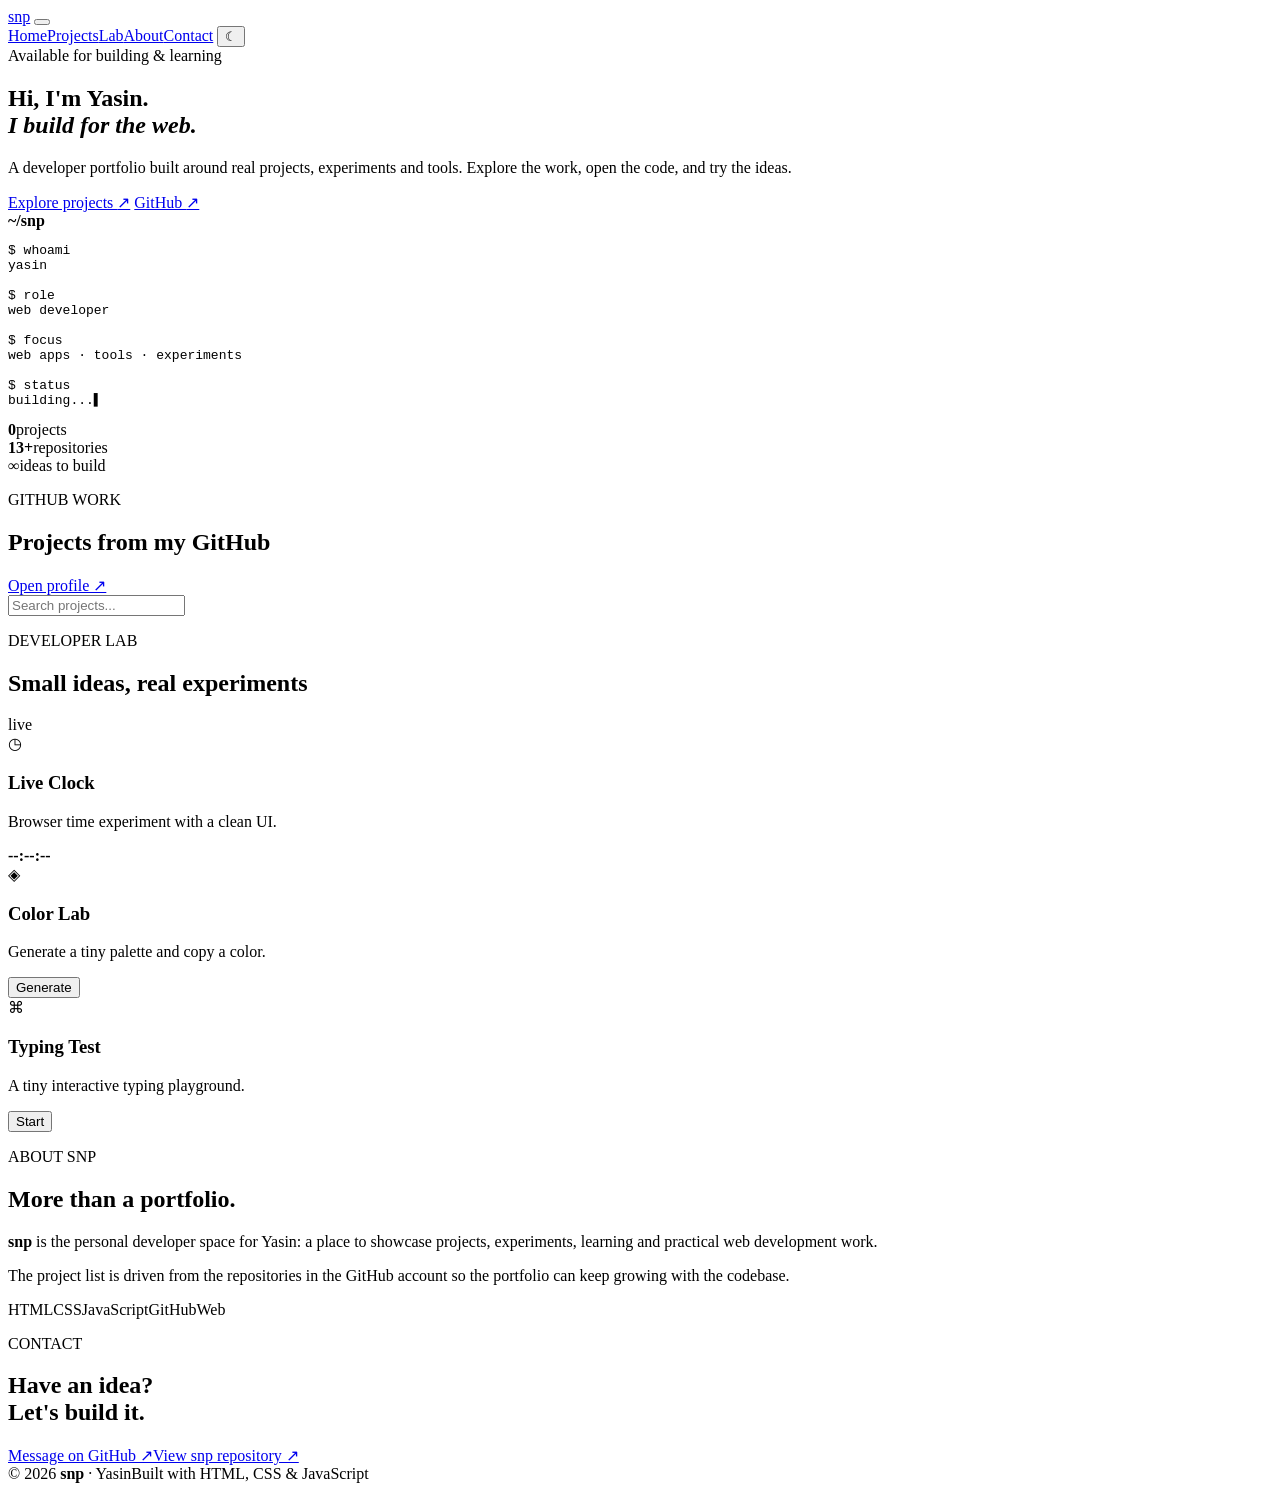
==== index.html @ f4ed6a82 "Create SNP developer portfolio homepage" ====
<!doctype html>
<html lang="en">
<head>
  <meta charset="UTF-8">
  <meta name="viewport" content="width=device-width, initial-scale=1.0">
  <meta name="description" content="snp — Yasin's interactive developer portfolio, projects and experiments.">
  <meta name="theme-color" content="#0b0d12">
  <meta property="og:title" content="snp — Developer Portfolio">
  <meta property="og:description" content="Explore Yasin's projects, experiments and GitHub work.">
  <meta property="og:type" content="website">
  <title>snp — Developer Portfolio</title>
  <link rel="icon" href="data:image/svg+xml,%3Csvg xmlns='http://www.w3.org/2000/svg' viewBox='0 0 64 64'%3E%3Crect width='64' height='64' rx='16' fill='%230b0d12'/%3E%3Ctext x='32' y='42' font-size='30' font-family='Arial' text-anchor='middle' fill='%236e8bff'%3Esnp%3C/text%3E%3C/svg%3E">
  <link rel="stylesheet" href="styles.css">
</head>
<body>
  <div class="noise" aria-hidden="true"></div>
  <header class="nav-wrap">
    <nav class="nav container">
      <a class="brand" href="#home" aria-label="snp home"><span>snp</span><i></i></a>
      <button class="menu-btn" id="menuBtn" aria-label="Open navigation" aria-expanded="false"><span></span><span></span></button>
      <div class="nav-links" id="navLinks">
        <a href="#home">Home</a><a href="#projects">Projects</a><a href="#lab">Lab</a><a href="#about">About</a><a href="#contact">Contact</a>
        <button class="theme-btn" id="themeBtn" aria-label="Toggle theme">☾</button>
      </div>
    </nav>
  </header>

  <main>
    <section class="hero container" id="home">
      <div class="hero-copy">
        <div class="eyebrow"><span class="dot"></span> Available for building & learning</div>
        <h1>Hi, I'm <span>Yasin</span>.<br><em>I build for the web.</em></h1>
        <p class="hero-text">A developer portfolio built around real projects, experiments and tools. Explore the work, open the code, and try the ideas.</p>
        <div class="hero-actions">
          <a class="btn primary" href="#projects">Explore projects <span>↗</span></a>
          <a class="btn ghost" href="https://github.com/yasinaa2026-hash" target="_blank" rel="noreferrer">GitHub <span>↗</span></a>
        </div>
      </div>
      <div class="hero-terminal" aria-label="Developer terminal preview">
        <div class="terminal-top"><span></span><span></span><span></span><b>~/snp</b></div>
        <pre><code><span class="muted">$</span> whoami
<span class="accent">yasin</span>

<span class="muted">$</span> role
<span class="green">web developer</span>

<span class="muted">$</span> focus
<span class="blue">web apps · tools · experiments</span>

<span class="muted">$</span> status
<span class="green">building...</span><span class="cursor">▌</span></code></pre>
      </div>
    </section>

    <section class="stats container" aria-label="Portfolio stats">
      <div><strong id="projectCount">0</strong><span>projects</span></div>
      <div><strong>13+</strong><span>repositories</span></div>
      <div><strong>∞</strong><span>ideas to build</span></div>
    </section>

    <section class="section container" id="projects">
      <div class="section-head"><div><p class="kicker">GITHUB WORK</p><h2>Projects from my GitHub</h2></div><a class="text-link" href="https://github.com/yasinaa2026-hash" target="_blank" rel="noreferrer">Open profile ↗</a></div>
      <div class="toolbar"><input id="search" type="search" placeholder="Search projects..." aria-label="Search projects"><div class="filters" id="filters"></div></div>
      <div class="project-grid" id="projectGrid"></div>
    </section>

    <section class="section lab-section" id="lab">
      <div class="container">
        <div class="section-head"><div><p class="kicker">DEVELOPER LAB</p><h2>Small ideas, real experiments</h2></div><span class="lab-status"><i></i> live</span></div>
        <div class="lab-grid">
          <article class="lab-card" data-lab="clock"><span class="lab-icon">◷</span><div><h3>Live Clock</h3><p>Browser time experiment with a clean UI.</p></div><strong id="liveClock">--:--:--</strong></article>
          <article class="lab-card" data-lab="palette"><span class="lab-icon">◈</span><div><h3>Color Lab</h3><p>Generate a tiny palette and copy a color.</p></div><button class="small-btn" id="paletteBtn">Generate</button></article>
          <article class="lab-card" data-lab="typing"><span class="lab-icon">⌘</span><div><h3>Typing Test</h3><p>A tiny interactive typing playground.</p></div><button class="small-btn" id="typingBtn">Start</button></article>
        </div>
      </div>
    </section>

    <section class="section container about-grid" id="about">
      <div><p class="kicker">ABOUT SNP</p><h2>More than a portfolio.</h2></div>
      <div class="about-copy"><p><strong>snp</strong> is the personal developer space for Yasin: a place to showcase projects, experiments, learning and practical web development work.</p><p>The project list is driven from the repositories in the GitHub account so the portfolio can keep growing with the codebase.</p><div class="tech-row"><span>HTML</span><span>CSS</span><span>JavaScript</span><span>GitHub</span><span>Web</span></div></div>
    </section>

    <section class="contact container" id="contact">
      <div><p class="kicker">CONTACT</p><h2>Have an idea?<br><span>Let's build it.</span></h2></div>
      <div class="contact-actions"><a class="btn primary" href="https://github.com/yasinaa2026-hash" target="_blank" rel="noreferrer">Message on GitHub ↗</a><a class="btn ghost" href="https://github.com/yasinaa2026-hash/snp" target="_blank" rel="noreferrer">View snp repository ↗</a></div>
    </section>
  </main>

  <footer class="footer container"><span>© 2026 <strong>snp</strong> · Yasin</span><span>Built with HTML, CSS & JavaScript</span></footer>

  <dialog id="projectDialog"><button class="dialog-close" id="dialogClose" aria-label="Close">×</button><div id="dialogContent"></div></dialog>
  <script src="script.js"></script>
</body>
</html>
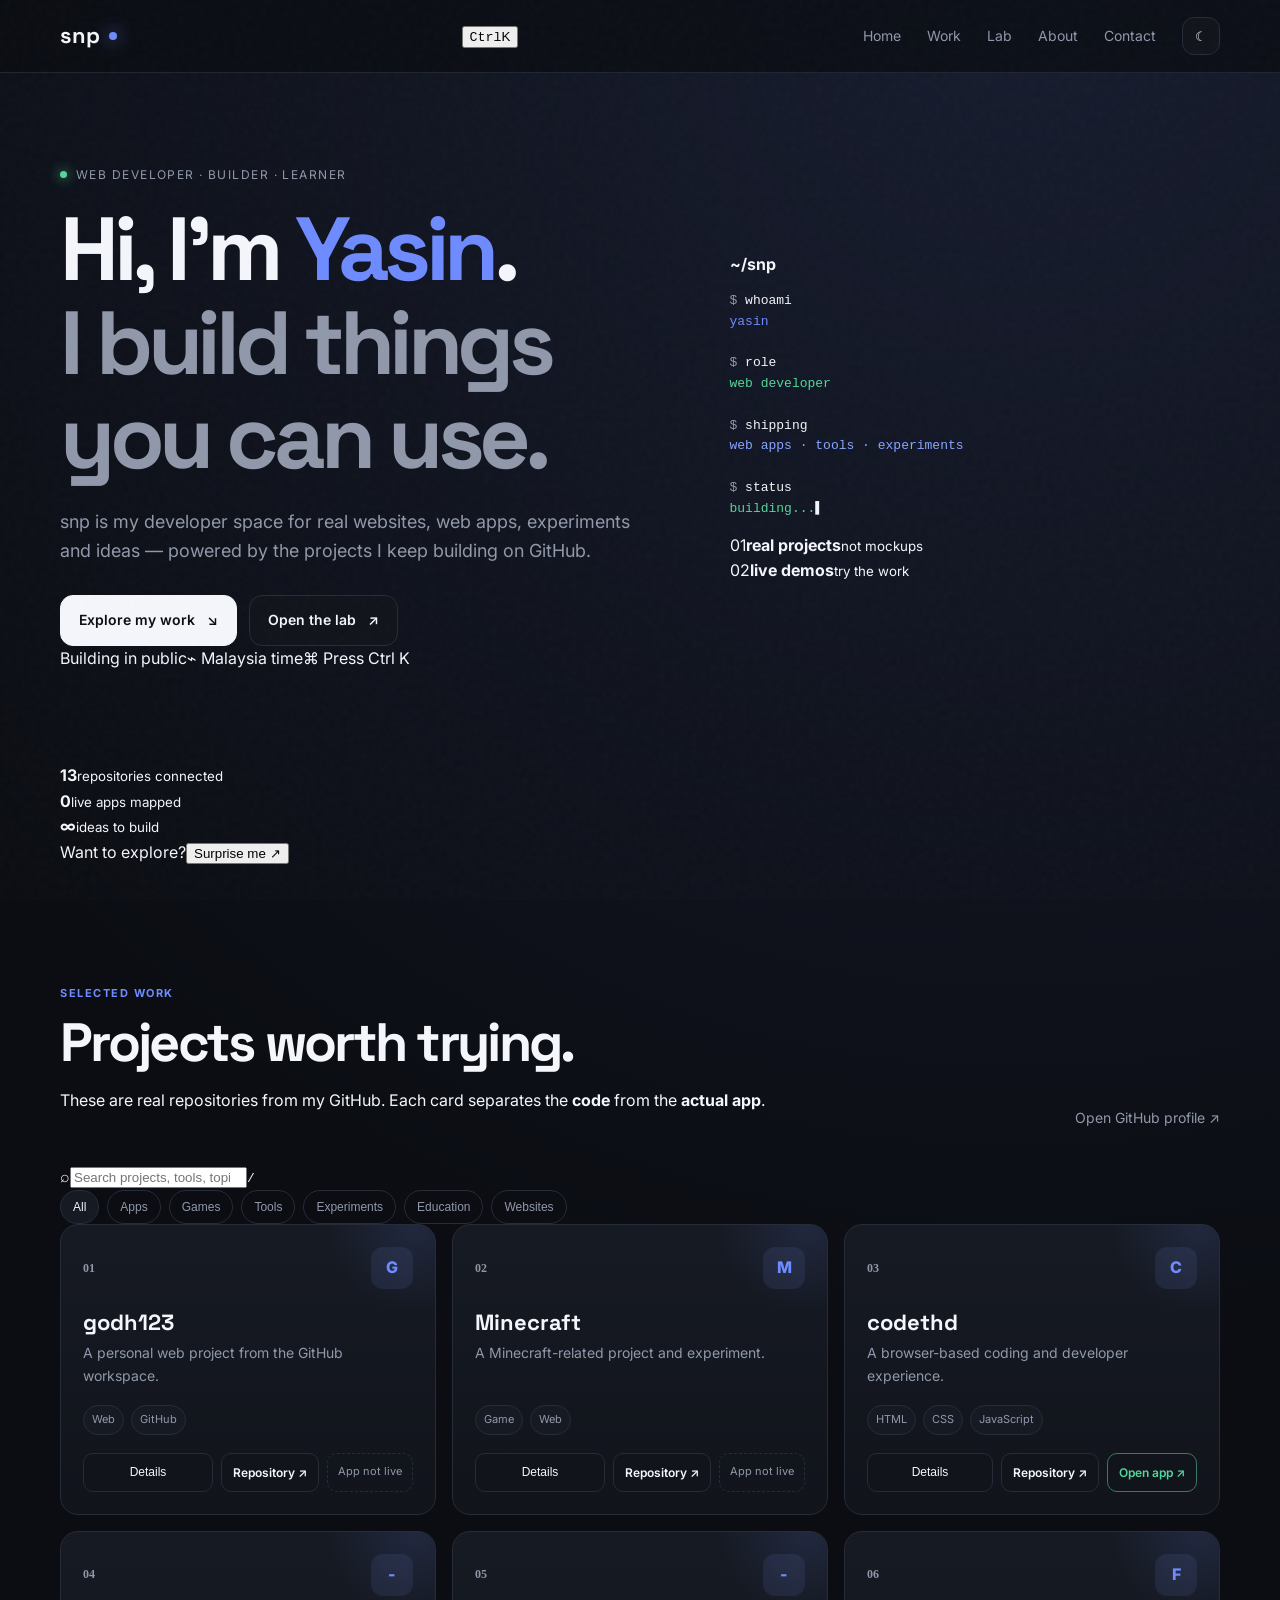
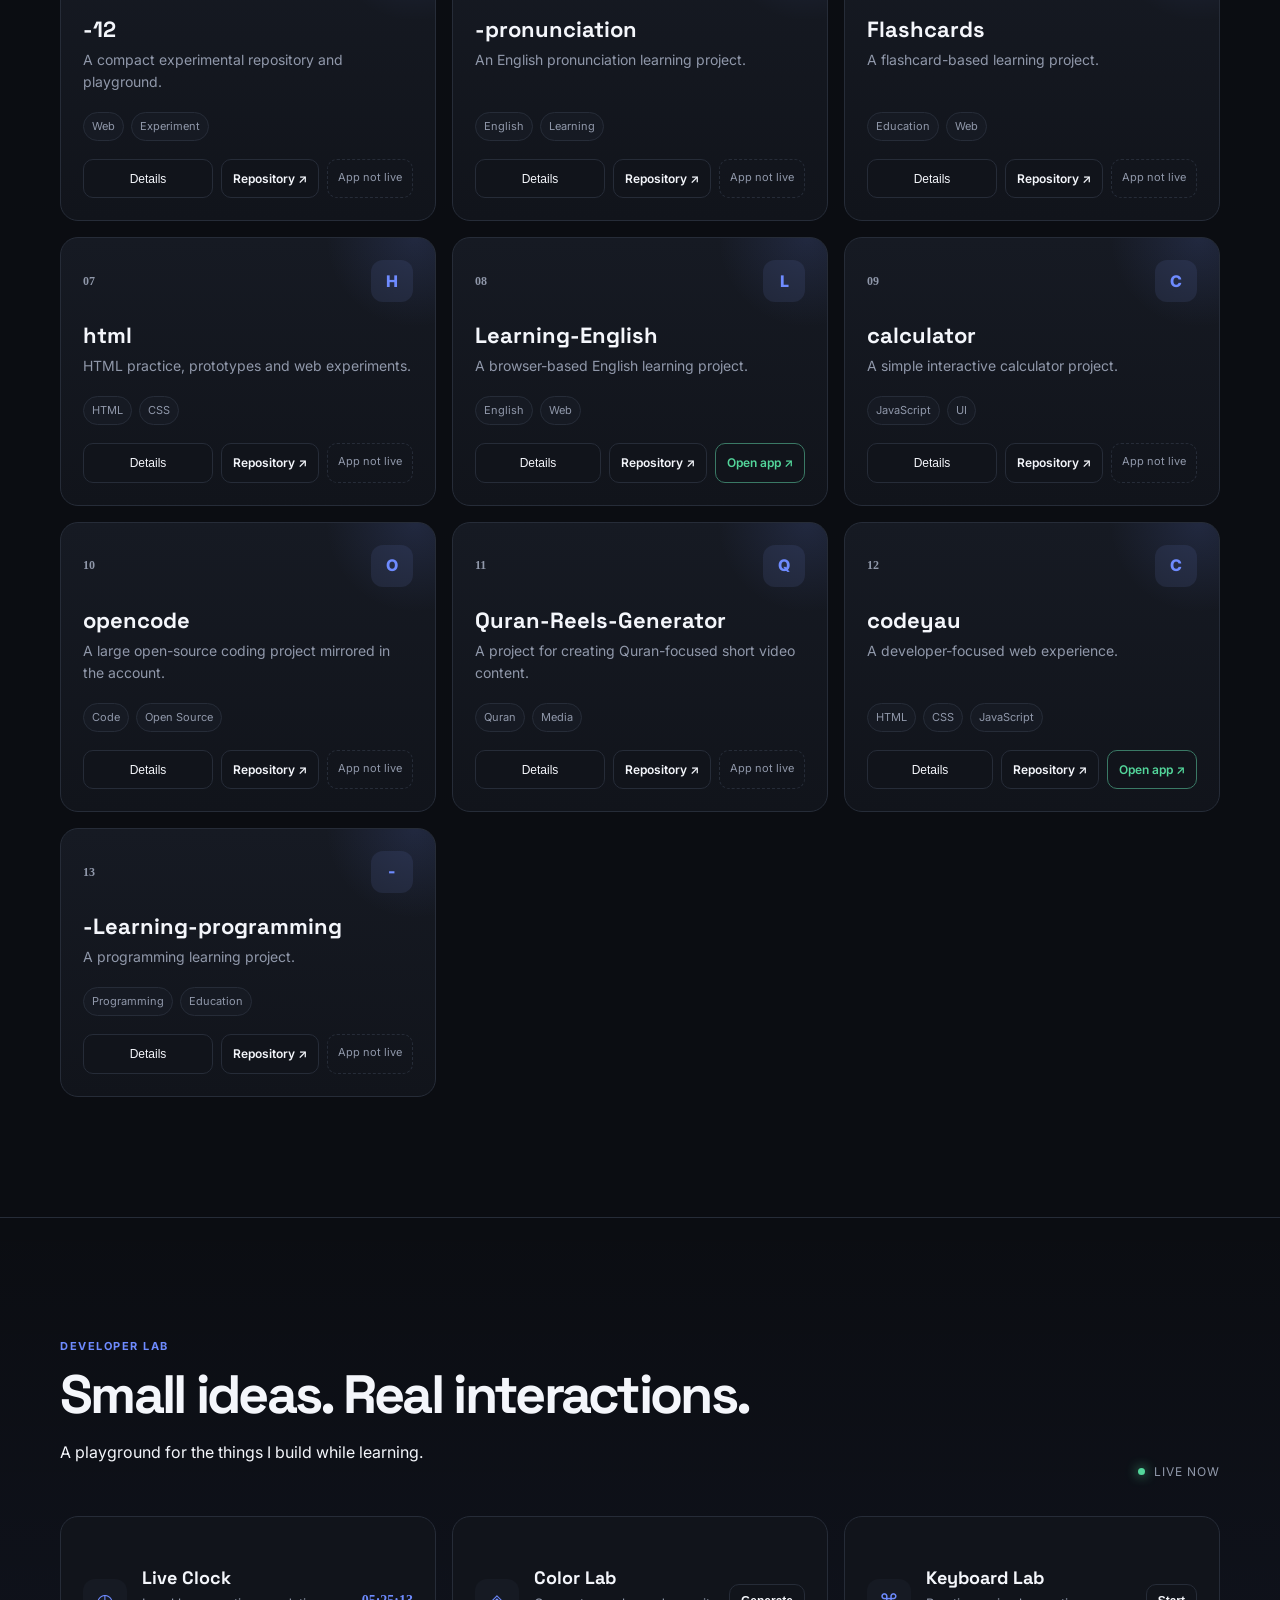
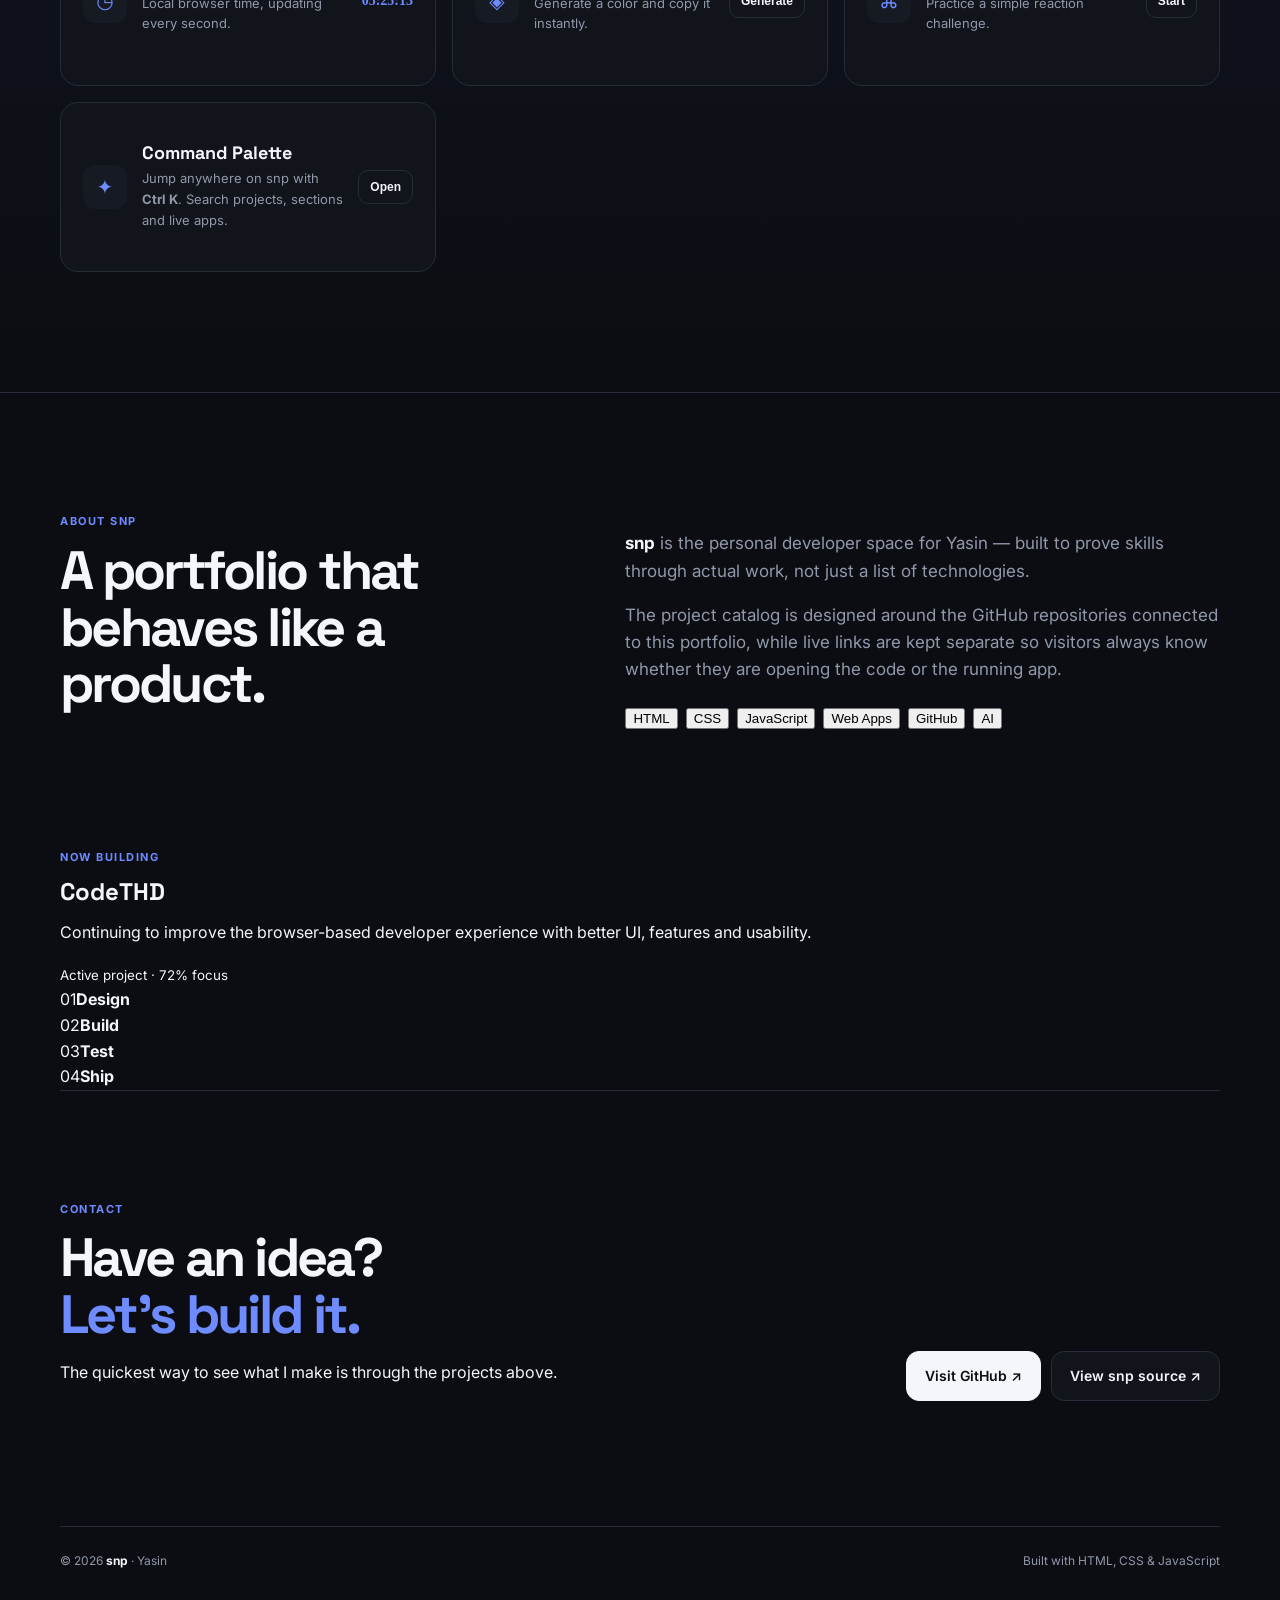
==== commit 0aea2e5b: "feat: redesign snp into interactive developer portfolio" ====
--- a/index.html
+++ b/index.html
@@ -3,23 +3,29 @@
 <head>
   <meta charset="UTF-8">
   <meta name="viewport" content="width=device-width, initial-scale=1.0">
-  <meta name="description" content="snp — Yasin's interactive developer portfolio, projects and experiments.">
-  <meta name="theme-color" content="#0b0d12">
-  <meta property="og:title" content="snp — Developer Portfolio">
-  <meta property="og:description" content="Explore Yasin's projects, experiments and GitHub work.">
+  <meta name="description" content="snp — Yasin's interactive developer portfolio, projects, experiments and web apps.">
+  <meta name="theme-color" content="#090b10">
+  <meta property="og:title" content="snp — Yasin's Developer Portfolio">
+  <meta property="og:description" content="Explore real projects, live apps and developer experiments by Yasin.">
   <meta property="og:type" content="website">
-  <title>snp — Developer Portfolio</title>
-  <link rel="icon" href="data:image/svg+xml,%3Csvg xmlns='http://www.w3.org/2000/svg' viewBox='0 0 64 64'%3E%3Crect width='64' height='64' rx='16' fill='%230b0d12'/%3E%3Ctext x='32' y='42' font-size='30' font-family='Arial' text-anchor='middle' fill='%236e8bff'%3Esnp%3C/text%3E%3C/svg%3E">
+  <title>snp — Yasin / Web Developer</title>
+  <link rel="icon" href="data:image/svg+xml,%3Csvg xmlns='http://www.w3.org/2000/svg' viewBox='0 0 64 64'%3E%3Crect width='64' height='64' rx='18' fill='%23090b10'/%3E%3Ctext x='32' y='40' font-size='24' font-family='Arial' font-weight='700' text-anchor='middle' fill='%237b8cff'%3Esnp%3C/text%3E%3C/svg%3E">
+  <link rel="manifest" href="manifest.webmanifest">
   <link rel="stylesheet" href="styles.css">
 </head>
 <body>
+  <div class="scroll-progress" id="scrollProgress"></div>
   <div class="noise" aria-hidden="true"></div>
+
   <header class="nav-wrap">
     <nav class="nav container">
       <a class="brand" href="#home" aria-label="snp home"><span>snp</span><i></i></a>
-      <button class="menu-btn" id="menuBtn" aria-label="Open navigation" aria-expanded="false"><span></span><span></span></button>
+      <div class="nav-actions">
+        <button class="command-trigger" id="commandTrigger" aria-label="Open command palette"><kbd>Ctrl</kbd><span>K</span></button>
+        <button class="menu-btn" id="menuBtn" aria-label="Open navigation" aria-expanded="false"><span></span><span></span></button>
+      </div>
       <div class="nav-links" id="navLinks">
-        <a href="#home">Home</a><a href="#projects">Projects</a><a href="#lab">Lab</a><a href="#about">About</a><a href="#contact">Contact</a>
+        <a href="#home">Home</a><a href="#work">Work</a><a href="#lab">Lab</a><a href="#about">About</a><a href="#contact">Contact</a>
         <button class="theme-btn" id="themeBtn" aria-label="Toggle theme">☾</button>
       </div>
     </nav>
@@ -28,67 +34,100 @@
   <main>
     <section class="hero container" id="home">
       <div class="hero-copy">
-        <div class="eyebrow"><span class="dot"></span> Available for building & learning</div>
-        <h1>Hi, I'm <span>Yasin</span>.<br><em>I build for the web.</em></h1>
-        <p class="hero-text">A developer portfolio built around real projects, experiments and tools. Explore the work, open the code, and try the ideas.</p>
+        <div class="eyebrow"><span class="dot"></span><span>web developer · builder · learner</span></div>
+        <h1>Hi, I'm <span>Yasin</span>.<br><em>I build things you can use.</em></h1>
+        <p class="hero-text">snp is my developer space for real websites, web apps, experiments and ideas — powered by the projects I keep building on GitHub.</p>
         <div class="hero-actions">
-          <a class="btn primary" href="#projects">Explore projects <span>↗</span></a>
-          <a class="btn ghost" href="https://github.com/yasinaa2026-hash" target="_blank" rel="noreferrer">GitHub <span>↗</span></a>
+          <a class="btn primary" href="#work">Explore my work <span>↘</span></a>
+          <a class="btn ghost" href="#lab">Open the lab <span>↗</span></a>
         </div>
+        <div class="hero-meta"><span><i></i> Building in public</span><span>⌁ Malaysia time</span><span>⌘ Press Ctrl K</span></div>
       </div>
-      <div class="hero-terminal" aria-label="Developer terminal preview">
-        <div class="terminal-top"><span></span><span></span><span></span><b>~/snp</b></div>
-        <pre><code><span class="muted">$</span> whoami
+      <div class="hero-stage" aria-label="Interactive developer workspace">
+        <div class="orb orb-a"></div><div class="orb orb-b"></div>
+        <div class="window-card terminal-card">
+          <div class="window-bar"><span></span><span></span><span></span><b>~/snp</b></div>
+          <pre><code><span class="muted">$</span> whoami
 <span class="accent">yasin</span>
 
 <span class="muted">$</span> role
 <span class="green">web developer</span>
 
-<span class="muted">$</span> focus
+<span class="muted">$</span> shipping
 <span class="blue">web apps · tools · experiments</span>
 
 <span class="muted">$</span> status
 <span class="green">building...</span><span class="cursor">▌</span></code></pre>
+        </div>
+        <div class="floating-note note-one"><span>01</span><b>real projects</b><small>not mockups</small></div>
+        <div class="floating-note note-two"><span>02</span><b>live demos</b><small>try the work</small></div>
       </div>
     </section>
 
-    <section class="stats container" aria-label="Portfolio stats">
-      <div><strong id="projectCount">0</strong><span>projects</span></div>
-      <div><strong>13+</strong><span>repositories</span></div>
-      <div><strong>∞</strong><span>ideas to build</span></div>
+    <section class="signal-strip container" aria-label="Portfolio highlights">
+      <div><span class="signal-dot"></span><b id="projectCount">0</b><small>repositories connected</small></div>
+      <div><b id="liveCount">0</b><small>live apps mapped</small></div>
+      <div><b>∞</b><small>ideas to build</small></div>
+      <div class="signal-cta"><span>Want to explore?</span><button id="randomProjectBtn">Surprise me ↗</button></div>
     </section>
 
-    <section class="section container" id="projects">
-      <div class="section-head"><div><p class="kicker">GITHUB WORK</p><h2>Projects from my GitHub</h2></div><a class="text-link" href="https://github.com/yasinaa2026-hash" target="_blank" rel="noreferrer">Open profile ↗</a></div>
-      <div class="toolbar"><input id="search" type="search" placeholder="Search projects..." aria-label="Search projects"><div class="filters" id="filters"></div></div>
+    <section class="section container" id="work">
+      <div class="section-head">
+        <div><p class="kicker">SELECTED WORK</p><h2>Projects worth trying.</h2><p class="section-intro">These are real repositories from my GitHub. Each card separates the <strong>code</strong> from the <strong>actual app</strong>.</p></div>
+        <a class="text-link" href="https://github.com/yasinaa2026-hash" target="_blank" rel="noreferrer">Open GitHub profile ↗</a>
+      </div>
+
+      <div class="spotlight-grid" id="spotlightGrid"></div>
+
+      <div class="project-toolbar">
+        <div class="search-box"><span>⌕</span><input id="search" type="search" placeholder="Search projects, tools, topics..." aria-label="Search projects"><kbd>/</kbd></div>
+        <div class="filters" id="filters"></div>
+      </div>
       <div class="project-grid" id="projectGrid"></div>
+      <div class="empty-state" id="emptyState" hidden><div class="empty-icon">∅</div><h3>No project found</h3><p>Try another search or category.</p><button class="small-btn" id="clearSearch">Clear filters</button></div>
     </section>
 
     <section class="section lab-section" id="lab">
       <div class="container">
-        <div class="section-head"><div><p class="kicker">DEVELOPER LAB</p><h2>Small ideas, real experiments</h2></div><span class="lab-status"><i></i> live</span></div>
+        <div class="section-head"><div><p class="kicker">DEVELOPER LAB</p><h2>Small ideas. Real interactions.</h2><p class="section-intro">A playground for the things I build while learning.</p></div><span class="lab-status"><i></i> live now</span></div>
         <div class="lab-grid">
-          <article class="lab-card" data-lab="clock"><span class="lab-icon">◷</span><div><h3>Live Clock</h3><p>Browser time experiment with a clean UI.</p></div><strong id="liveClock">--:--:--</strong></article>
-          <article class="lab-card" data-lab="palette"><span class="lab-icon">◈</span><div><h3>Color Lab</h3><p>Generate a tiny palette and copy a color.</p></div><button class="small-btn" id="paletteBtn">Generate</button></article>
-          <article class="lab-card" data-lab="typing"><span class="lab-icon">⌘</span><div><h3>Typing Test</h3><p>A tiny interactive typing playground.</p></div><button class="small-btn" id="typingBtn">Start</button></article>
+          <article class="lab-card"><span class="lab-icon">◷</span><div><h3>Live Clock</h3><p>Local browser time, updating every second.</p></div><strong id="liveClock">--:--:--</strong></article>
+          <article class="lab-card"><span class="lab-icon">◈</span><div><h3>Color Lab</h3><p>Generate a color and copy it instantly.</p></div><button class="small-btn" id="paletteBtn">Generate</button></article>
+          <article class="lab-card"><span class="lab-icon">⌘</span><div><h3>Keyboard Lab</h3><p>Practice a simple reaction challenge.</p></div><button class="small-btn" id="reactionBtn">Start</button></article>
+          <article class="lab-card wide"><span class="lab-icon">✦</span><div><h3>Command Palette</h3><p>Jump anywhere on snp with <b>Ctrl K</b>. Search projects, sections and live apps.</p></div><button class="small-btn" id="openPaletteFromLab">Open</button></article>
         </div>
       </div>
     </section>
 
-    <section class="section container about-grid" id="about">
-      <div><p class="kicker">ABOUT SNP</p><h2>More than a portfolio.</h2></div>
-      <div class="about-copy"><p><strong>snp</strong> is the personal developer space for Yasin: a place to showcase projects, experiments, learning and practical web development work.</p><p>The project list is driven from the repositories in the GitHub account so the portfolio can keep growing with the codebase.</p><div class="tech-row"><span>HTML</span><span>CSS</span><span>JavaScript</span><span>GitHub</span><span>Web</span></div></div>
+    <section class="section container" id="about">
+      <div class="about-grid">
+        <div><p class="kicker">ABOUT SNP</p><h2>A portfolio that behaves like a product.</h2></div>
+        <div class="about-copy">
+          <p><strong>snp</strong> is the personal developer space for Yasin — built to prove skills through actual work, not just a list of technologies.</p>
+          <p>The project catalog is designed around the GitHub repositories connected to this portfolio, while live links are kept separate so visitors always know whether they are opening the code or the running app.</p>
+          <div class="tech-row"><button data-skill="HTML">HTML</button><button data-skill="CSS">CSS</button><button data-skill="JavaScript">JavaScript</button><button data-skill="Web Apps">Web Apps</button><button data-skill="GitHub">GitHub</button><button data-skill="AI">AI</button></div>
+        </div>
+      </div>
+    </section>
+
+    <section class="now-building container">
+      <div class="now-grid">
+        <div><p class="kicker">NOW BUILDING</p><h2>CodeTHD</h2><p>Continuing to improve the browser-based developer experience with better UI, features and usability.</p><div class="progress-track"><span style="width:72%"></span></div><small>Active project · 72% focus</small></div>
+        <div class="build-board"><div><span>01</span><b>Design</b></div><div class="active"><span>02</span><b>Build</b></div><div><span>03</span><b>Test</b></div><div><span>04</span><b>Ship</b></div></div>
+      </div>
     </section>
 
     <section class="contact container" id="contact">
-      <div><p class="kicker">CONTACT</p><h2>Have an idea?<br><span>Let's build it.</span></h2></div>
-      <div class="contact-actions"><a class="btn primary" href="https://github.com/yasinaa2026-hash" target="_blank" rel="noreferrer">Message on GitHub ↗</a><a class="btn ghost" href="https://github.com/yasinaa2026-hash/snp" target="_blank" rel="noreferrer">View snp repository ↗</a></div>
+      <div><p class="kicker">CONTACT</p><h2>Have an idea?<br><span>Let's build it.</span></h2><p class="contact-copy">The quickest way to see what I make is through the projects above.</p></div>
+      <div class="contact-actions"><a class="btn primary" href="https://github.com/yasinaa2026-hash" target="_blank" rel="noreferrer">Visit GitHub ↗</a><a class="btn ghost" href="https://github.com/yasinaa2026-hash/snp" target="_blank" rel="noreferrer">View snp source ↗</a></div>
     </section>
   </main>
 
   <footer class="footer container"><span>© 2026 <strong>snp</strong> · Yasin</span><span>Built with HTML, CSS & JavaScript</span></footer>
 
   <dialog id="projectDialog"><button class="dialog-close" id="dialogClose" aria-label="Close">×</button><div id="dialogContent"></div></dialog>
+  <dialog class="command-dialog" id="commandDialog"><div class="command-head"><span>⌘</span><input id="commandSearch" placeholder="Type a command..." aria-label="Command search"><kbd>ESC</kbd></div><div class="command-list" id="commandList"></div></dialog>
+  <div class="toast" id="toast" role="status" aria-live="polite"></div>
   <script src="script.js"></script>
 </body>
 </html>
--- a/styles.css
+++ b/styles.css
@@ -0,0 +1,7 @@
+@import url('https://fonts.googleapis.com/css2?family=Inter:wght@400;500;600;700;800&family=Space+Grotesk:wght@500;600;700&display=swap');
+:root{--bg:#0b0d12;--panel:#11141b;--panel2:#161a23;--text:#f4f6fb;--muted:#9098aa;--line:#262c38;--accent:#6e8bff;--accent2:#8f7bff;--green:#53d69b;--max:1160px;--radius:20px}
+*{box-sizing:border-box}html{scroll-behavior:smooth}body{margin:0;background:radial-gradient(circle at 80% 0%,rgba(110,139,255,.12),transparent 28%),var(--bg);color:var(--text);font-family:Inter,system-ui,sans-serif;line-height:1.6}body.light{--bg:#f4f6fa;--panel:#fff;--panel2:#eef1f7;--text:#0e1118;--muted:#667085;--line:#dde2ec;background:linear-gradient(180deg,#fff,var(--bg))}.container{width:min(var(--max),calc(100% - 40px));margin:auto}.noise{position:fixed;inset:0;pointer-events:none;opacity:.025;background-image:url("data:image/svg+xml,%3Csvg viewBox='0 0 180 180' xmlns='http://www.w3.org/2000/svg'%3E%3Cfilter id='n'%3E%3CfeTurbulence type='fractalNoise' baseFrequency='.8' numOctaves='3' stitchTiles='stitch'/%3E%3C/filter%3E%3Crect width='100%25' height='100%25' filter='url(%23n)'/%3E%3C/svg%3E");z-index:20}.nav-wrap{position:sticky;top:0;z-index:15;background:color-mix(in srgb,var(--bg) 78%,transparent);backdrop-filter:blur(16px);border-bottom:1px solid color-mix(in srgb,var(--line) 80%,transparent)}.nav{height:72px;display:flex;align-items:center;justify-content:space-between}.brand{display:flex;align-items:center;gap:9px;font-family:'Space Grotesk';font-size:22px;font-weight:700;color:var(--text);text-decoration:none}.brand i{width:8px;height:8px;border-radius:50%;background:var(--accent);box-shadow:0 0 18px var(--accent)}.nav-links{display:flex;align-items:center;gap:26px}.nav-links a{color:var(--muted);text-decoration:none;font-size:14px;transition:.2s}.nav-links a:hover{color:var(--text)}.theme-btn,.menu-btn{border:1px solid var(--line);background:var(--panel);color:var(--text);border-radius:12px;cursor:pointer}.theme-btn{width:38px;height:38px}.menu-btn{display:none;width:42px;height:42px}.menu-btn span{display:block;width:18px;height:2px;background:var(--text);margin:5px auto}
+.hero{min-height:690px;display:grid;grid-template-columns:1.1fr .9fr;align-items:center;gap:70px;padding:80px 0}.eyebrow,.lab-status{font-size:12px;color:var(--muted);display:flex;gap:9px;align-items:center;text-transform:uppercase;letter-spacing:.12em}.dot,.lab-status i{width:7px;height:7px;background:var(--green);border-radius:50%;box-shadow:0 0 12px var(--green)}h1,h2,h3{font-family:'Space Grotesk',sans-serif;line-height:1.05;margin:0}h1{font-size:clamp(54px,7vw,92px);letter-spacing:-.06em;margin:18px 0 24px}h1 span{color:var(--accent)}h1 em{font-style:normal;color:var(--muted)}.hero-text{max-width:680px;color:var(--muted);font-size:18px}.hero-actions{display:flex;gap:12px;margin-top:30px}.btn{display:inline-flex;align-items:center;gap:12px;padding:13px 18px;border-radius:13px;text-decoration:none;font-weight:600;font-size:14px;border:1px solid var(--line);transition:.2s}.btn.primary{background:var(--text);color:var(--bg);border-color:var(--text)}.btn.ghost{color:var(--text);background:var(--panel)}.btn:hover{transform:translateY(-2px)}.hero-terminal{background:linear-gradient(180deg,var(--panel2),var(--panel));border:1px solid var(--line);border-radius:22px;box-shadow:0 24px 70px rgba(0,0,0,.25);overflow:hidden}.terminal-top{height:44px;padding:0 16px;display:flex;align-items:center;gap:7px;border-bottom:1px solid var(--line);font-size:12px;color:var(--muted)}.terminal-top span{width:9px;height:9px;border-radius:50%;background:#555}.terminal-top b{margin-left:auto;font-weight:500}.hero-terminal pre{padding:28px;margin:0;font:14px/2.05 ui-monospace,SFMono-Regular,Menlo,monospace;color:#d9def0}.muted{color:var(--muted)}.accent{color:var(--accent)}.green{color:var(--green)}.blue{color:#87a5ff}.cursor{animation:blink 1s steps(1) infinite}@keyframes blink{50%{opacity:0}}
+.stats{display:grid;grid-template-columns:repeat(3,1fr);border-top:1px solid var(--line);border-bottom:1px solid var(--line)}.stats div{padding:30px 0;display:flex;flex-direction:column;gap:2px}.stats div+div{border-left:1px solid var(--line);padding-left:32px}.stats strong{font:700 32px 'Space Grotesk'}.stats span{font-size:13px;color:var(--muted)}.section{padding:120px 0}.section-head{display:flex;justify-content:space-between;align-items:end;gap:20px;margin-bottom:35px}.kicker{font-size:11px;letter-spacing:.14em;color:var(--accent);font-weight:700;margin:0 0 12px}.section-head h2,.about-grid h2,.contact h2{font-size:clamp(34px,5vw,54px);letter-spacing:-.05em}.text-link{color:var(--muted);text-decoration:none;font-size:14px}.text-link:hover{color:var(--text)}.toolbar{display:flex;gap:12px;align-items:center;justify-content:space-between;margin-bottom:24px}.toolbar input{width:260px;border:1px solid var(--line);background:var(--panel);color:var(--text);padding:12px 14px;border-radius:12px;outline:none}.filters{display:flex;gap:8px;flex-wrap:wrap}.filter{border:1px solid var(--line);background:transparent;color:var(--muted);padding:9px 12px;border-radius:999px;cursor:pointer;font-size:12px}.filter.active,.filter:hover{background:var(--panel2);color:var(--text)}.project-grid{display:grid;grid-template-columns:repeat(3,1fr);gap:16px}.project-card{background:linear-gradient(180deg,var(--panel2),var(--panel));border:1px solid var(--line);border-radius:18px;padding:22px;min-height:240px;display:flex;flex-direction:column;transition:.25s;position:relative;overflow:hidden}.project-card:before{content:"";position:absolute;width:180px;height:180px;border-radius:50%;background:radial-gradient(circle,rgba(110,139,255,.13),transparent 70%);top:-90px;right:-70px}.project-card:hover{transform:translateY(-5px);border-color:#3e4657}.project-top{display:flex;justify-content:space-between;align-items:center}.repo-index{font:600 12px ui-monospace;color:var(--muted)}.project-icon{width:42px;height:42px;display:grid;place-items:center;border-radius:12px;background:#202637;color:var(--accent);font-weight:800}.project-card h3{font-size:22px;margin:22px 0 8px}.project-card p{color:var(--muted);font-size:14px;margin:0 0 18px;flex:1}.tags{display:flex;flex-wrap:wrap;gap:7px}.tag{font-size:11px;color:var(--muted);background:var(--panel2);border:1px solid var(--line);padding:5px 8px;border-radius:999px}.project-actions{display:flex;gap:8px;margin-top:18px;flex-wrap:wrap}.small-btn,.link-btn{border:1px solid var(--line);background:var(--panel);color:var(--text);border-radius:10px;padding:9px 11px;text-decoration:none;font-size:12px;cursor:pointer}.link-btn{flex:1;text-align:center}.small-btn:hover,.link-btn:hover{background:var(--panel2)}.live-btn{border-color:color-mix(in srgb,var(--green) 45%,var(--line));color:var(--green)}.demo-unavailable{font-size:11px;color:var(--muted);border:1px dashed var(--line);padding:9px 10px;border-radius:10px;white-space:nowrap}.disabled-btn{opacity:.55;pointer-events:none}
+.lab-section{background:linear-gradient(180deg,transparent,rgba(110,139,255,.035),transparent);border-top:1px solid var(--line);border-bottom:1px solid var(--line)}.lab-grid{display:grid;grid-template-columns:repeat(3,1fr);gap:16px}.lab-card{min-height:170px;padding:22px;border:1px solid var(--line);border-radius:18px;background:var(--panel);display:grid;grid-template-columns:auto 1fr auto;align-items:center;gap:15px}.lab-icon{width:44px;height:44px;border-radius:12px;background:var(--panel2);display:grid;place-items:center;color:var(--accent);font-size:20px}.lab-card h3{font-size:18px}.lab-card p{font-size:13px;color:var(--muted);margin:5px 0 0}.lab-card>strong{font:600 14px ui-monospace;color:var(--accent)}.lab-status{letter-spacing:.08em}.small-btn{font-weight:600}.about-grid{display:grid;grid-template-columns:1fr 1.2fr;gap:70px}.about-copy p{color:var(--muted);font-size:17px}.about-copy strong{color:var(--text)}.tech-row{display:flex;flex-wrap:wrap;gap:8px;margin-top:25px}.tech-row span{border:1px solid var(--line);padding:7px 10px;border-radius:999px;font-size:12px;color:var(--muted)}.contact{padding:110px 0 125px;border-top:1px solid var(--line);display:flex;justify-content:space-between;align-items:end;gap:40px}.contact h2 span{color:var(--accent)}.contact-actions{display:flex;gap:10px;flex-wrap:wrap}.footer{border-top:1px solid var(--line);padding:24px 0 32px;display:flex;justify-content:space-between;color:var(--muted);font-size:12px}.footer strong{color:var(--text)}dialog{width:min(720px,calc(100% - 32px));background:var(--panel);color:var(--text);border:1px solid var(--line);border-radius:20px;padding:30px;box-shadow:0 30px 100px rgba(0,0,0,.45)}dialog::backdrop{background:rgba(0,0,0,.65);backdrop-filter:blur(4px)}.dialog-close{position:absolute;right:18px;top:14px;background:none;color:var(--muted);border:0;font-size:28px;cursor:pointer}.dialog-title{font:700 36px 'Space Grotesk';margin-bottom:10px}.dialog-copy{color:var(--muted)}
+@media(max-width:900px){.hero{grid-template-columns:1fr;gap:40px}.project-grid{grid-template-columns:repeat(2,1fr)}.lab-grid{grid-template-columns:1fr}.about-grid{grid-template-columns:1fr;gap:25px}.contact{flex-direction:column;align-items:start}.nav-links{gap:16px}}@media(max-width:650px){.container{width:min(var(--max),calc(100% - 28px))}.menu-btn{display:block}.nav-links{display:none;position:absolute;top:72px;left:14px;right:14px;padding:14px;flex-direction:column;align-items:stretch;background:var(--panel);border:1px solid var(--line);border-radius:16px}.nav-links.open{display:flex}.theme-btn{width:100%}.hero{padding:70px 0 55px;min-height:auto}.hero-text{font-size:16px}.hero-actions{flex-wrap:wrap}.stats{grid-template-columns:1fr}.stats div+div{border-left:0;border-top:1px solid var(--line);padding-left:0}.section{padding:82px 0}.section-head{align-items:start;flex-direction:column}.toolbar{flex-direction:column;align-items:stretch}.toolbar input{width:100%}.project-grid{grid-template-columns:1fr}.footer{flex-direction:column;gap:8px}.contact{padding:80px 0}.hero-terminal{font-size:12px}.hero-terminal pre{padding:22px}}
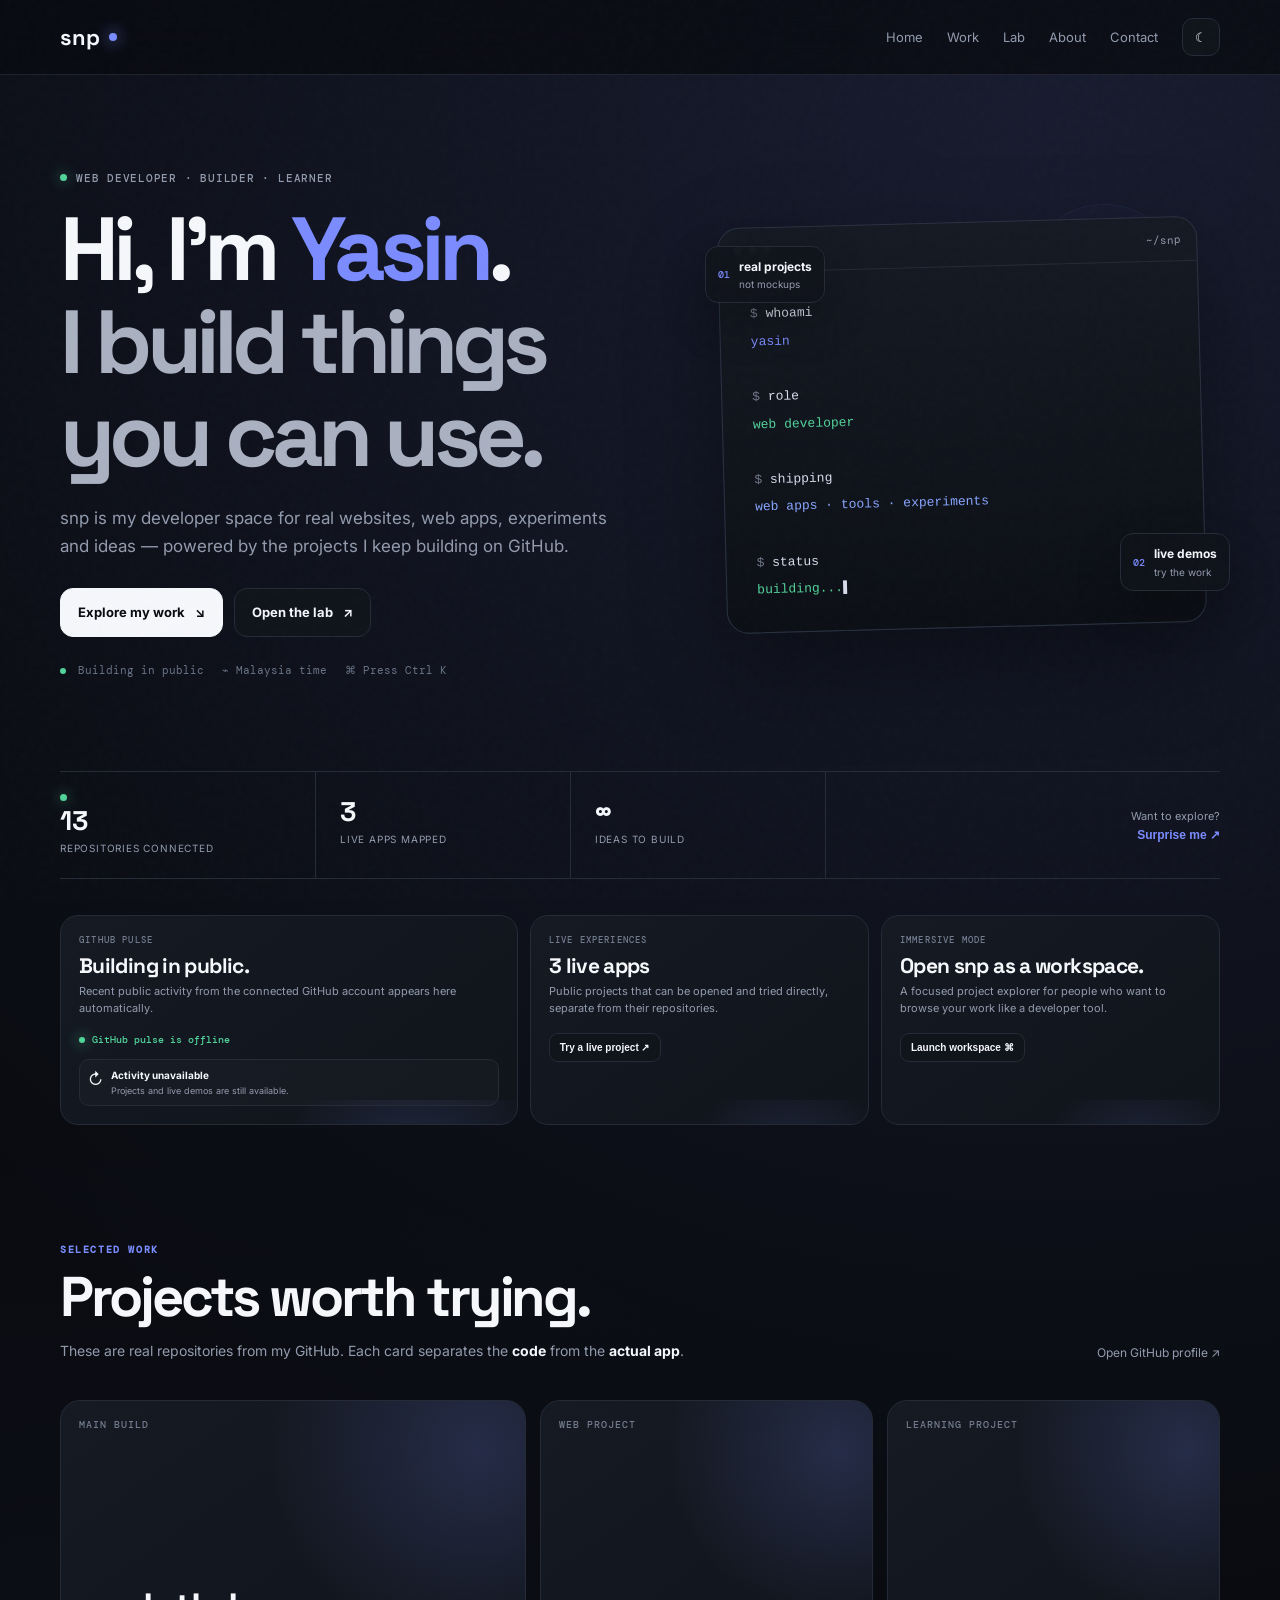
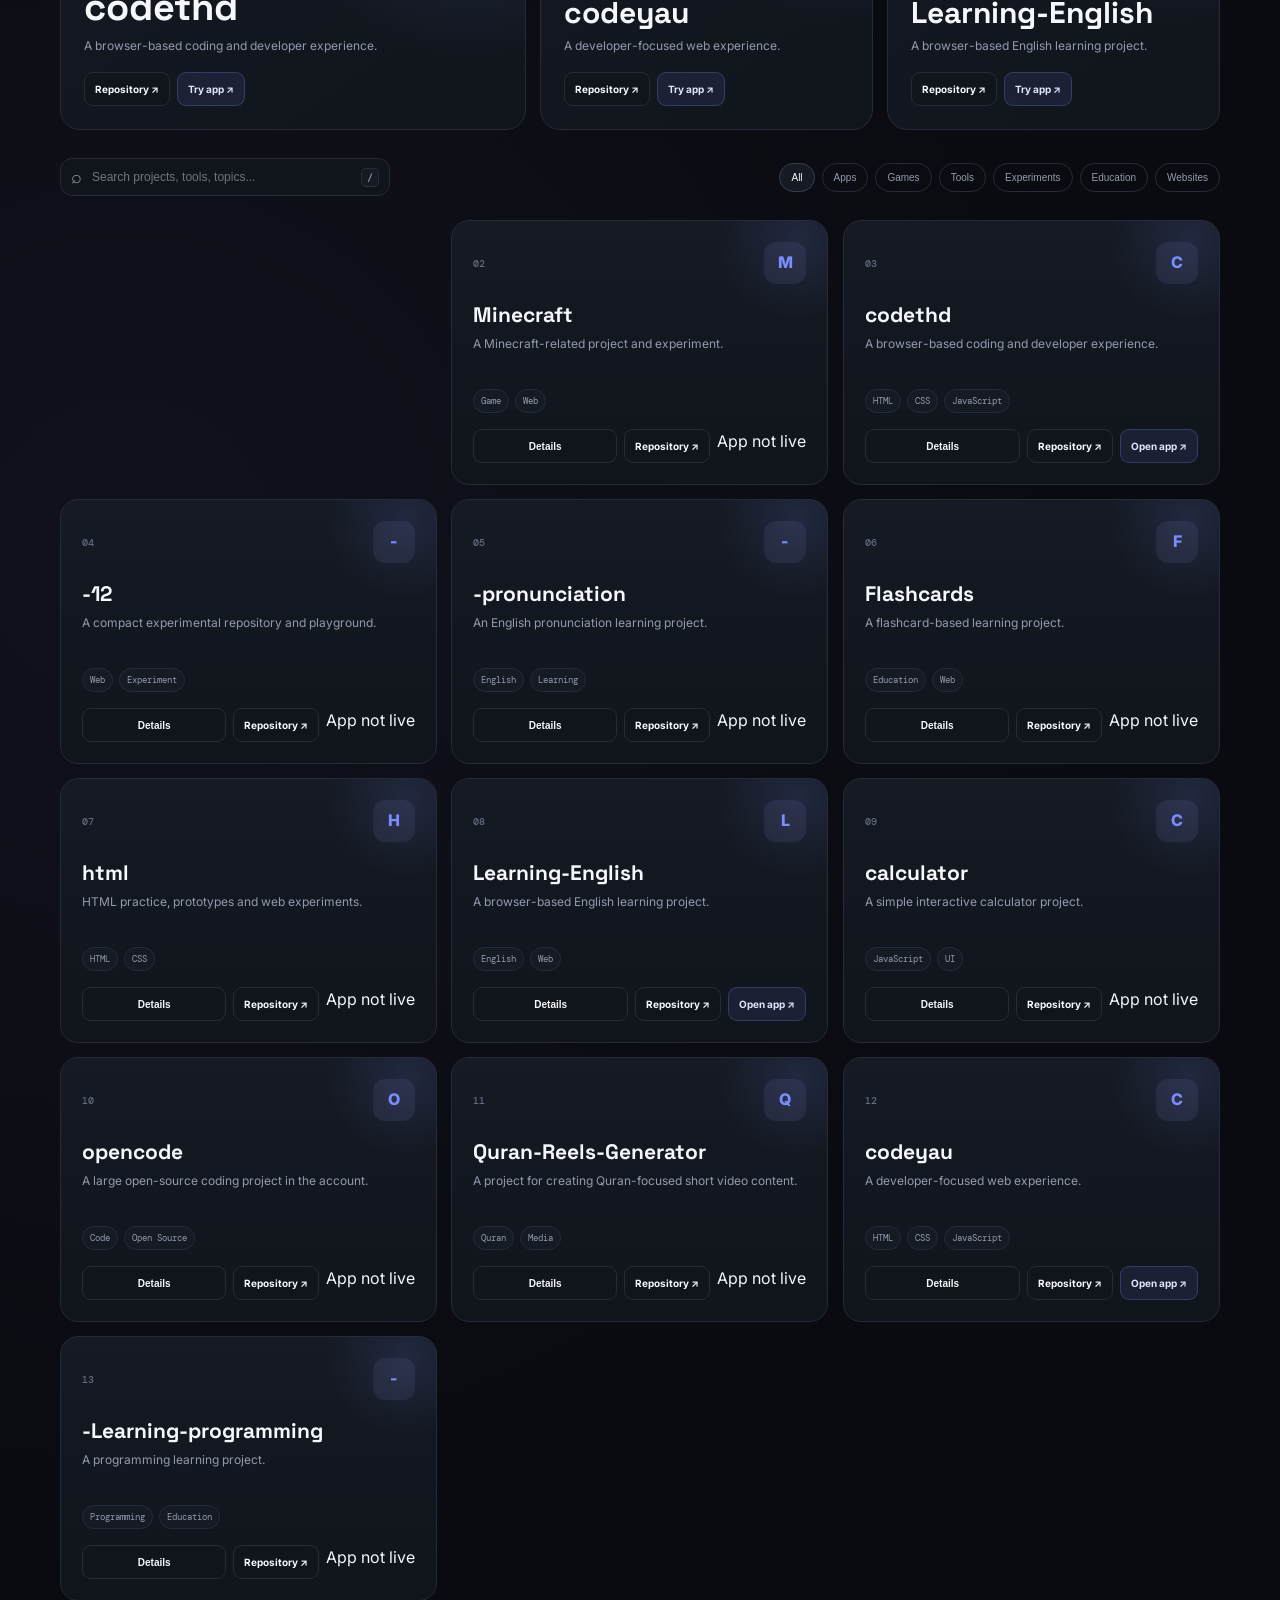
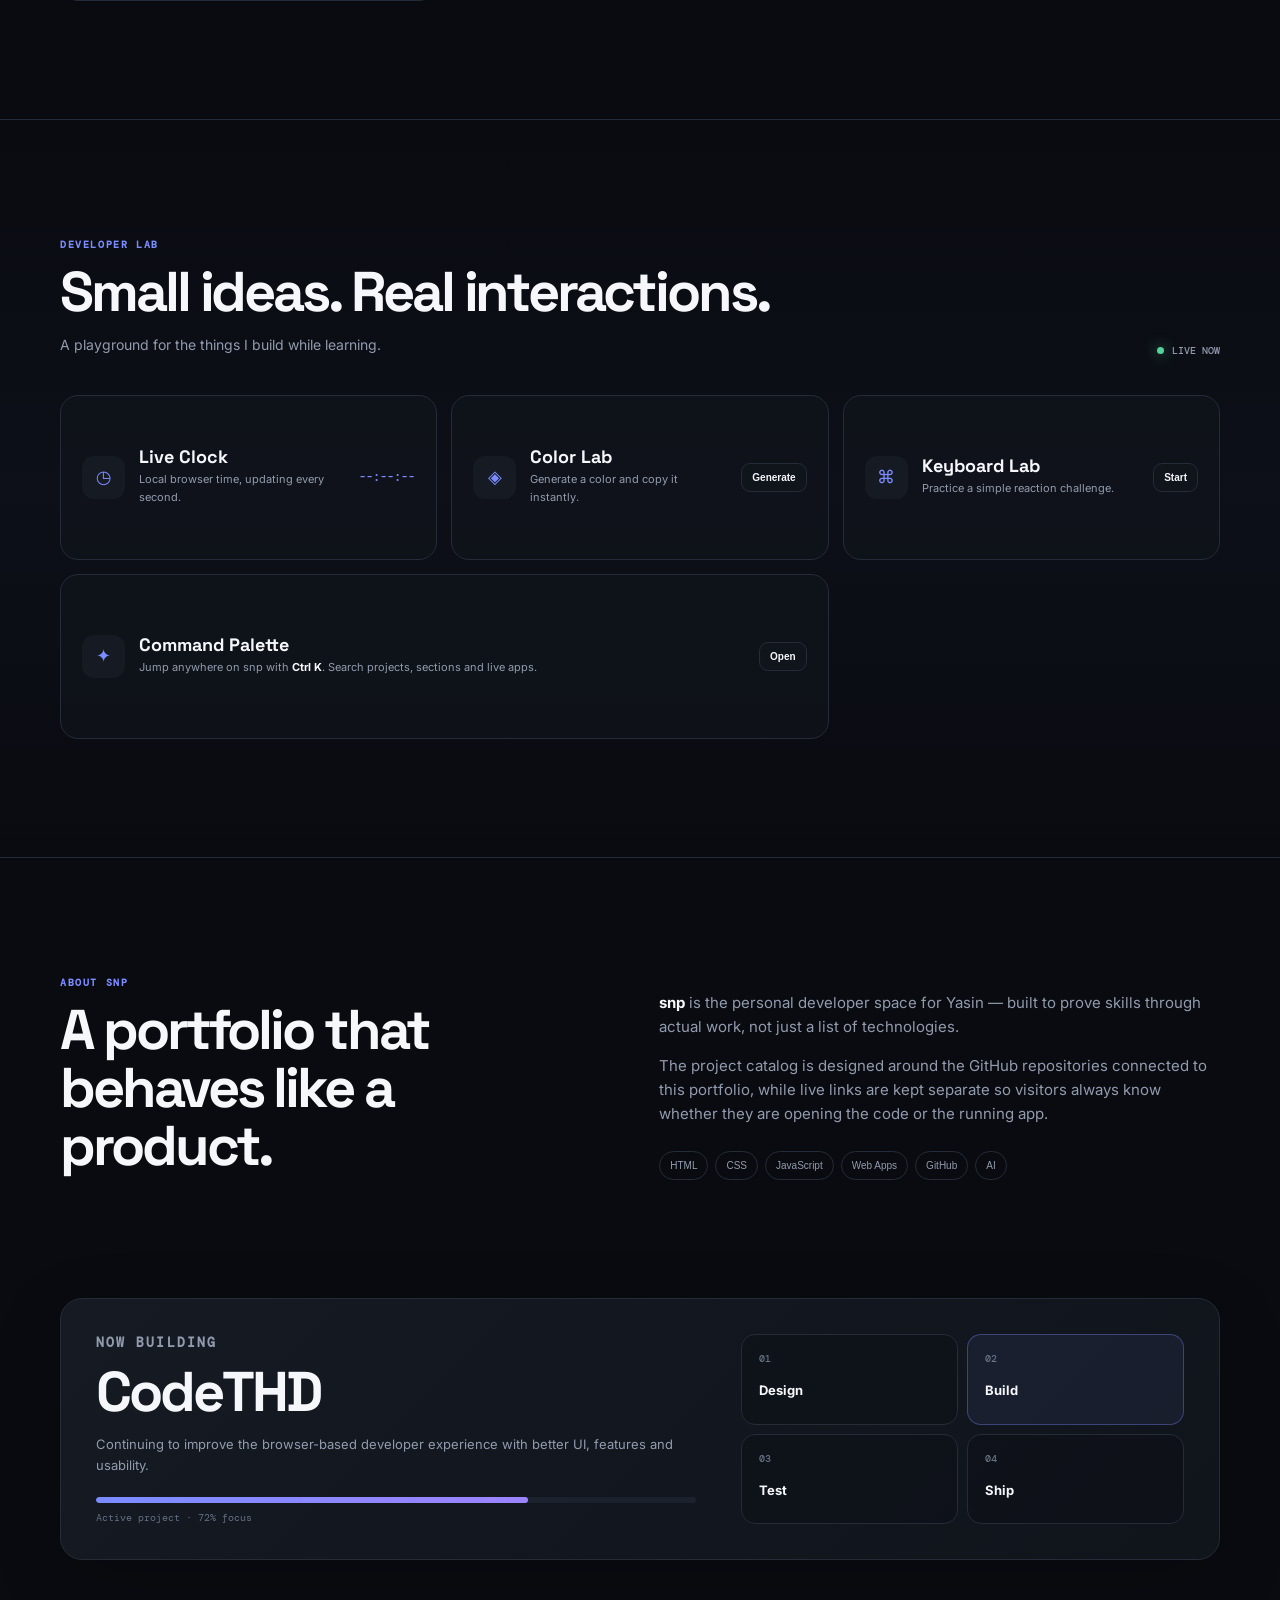
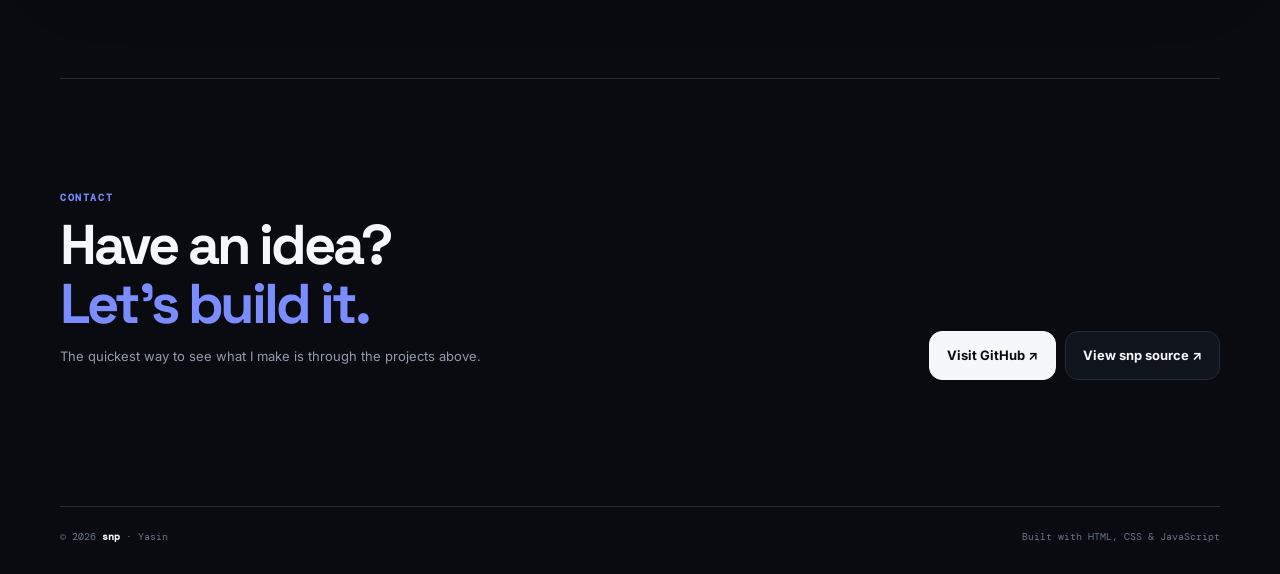
==== commit 30060f1d: "Wire snp 2.0 enhancement layer into the portfolio" ====
--- a/index.html
+++ b/index.html
@@ -12,6 +12,7 @@
   <link rel="icon" href="data:image/svg+xml,%3Csvg xmlns='http://www.w3.org/2000/svg' viewBox='0 0 64 64'%3E%3Crect width='64' height='64' rx='18' fill='%23090b10'/%3E%3Ctext x='32' y='40' font-size='24' font-family='Arial' font-weight='700' text-anchor='middle' fill='%237b8cff'%3Esnp%3C/text%3E%3C/svg%3E">
   <link rel="manifest" href="manifest.webmanifest">
   <link rel="stylesheet" href="styles.css">
+  <link rel="stylesheet" href="enhancements.css">
 </head>
 <body>
   <div class="scroll-progress" id="scrollProgress"></div>
@@ -129,5 +130,6 @@
   <dialog class="command-dialog" id="commandDialog"><div class="command-head"><span>⌘</span><input id="commandSearch" placeholder="Type a command..." aria-label="Command search"><kbd>ESC</kbd></div><div class="command-list" id="commandList"></div></dialog>
   <div class="toast" id="toast" role="status" aria-live="polite"></div>
   <script src="script.js"></script>
+  <script src="enhancements.js"></script>
 </body>
-</html>+</html>
--- a/styles.css
+++ b/styles.css
@@ -1,7 +1,2 @@
-@import url('https://fonts.googleapis.com/css2?family=Inter:wght@400;500;600;700;800&family=Space+Grotesk:wght@500;600;700&display=swap');
-:root{--bg:#0b0d12;--panel:#11141b;--panel2:#161a23;--text:#f4f6fb;--muted:#9098aa;--line:#262c38;--accent:#6e8bff;--accent2:#8f7bff;--green:#53d69b;--max:1160px;--radius:20px}
-*{box-sizing:border-box}html{scroll-behavior:smooth}body{margin:0;background:radial-gradient(circle at 80% 0%,rgba(110,139,255,.12),transparent 28%),var(--bg);color:var(--text);font-family:Inter,system-ui,sans-serif;line-height:1.6}body.light{--bg:#f4f6fa;--panel:#fff;--panel2:#eef1f7;--text:#0e1118;--muted:#667085;--line:#dde2ec;background:linear-gradient(180deg,#fff,var(--bg))}.container{width:min(var(--max),calc(100% - 40px));margin:auto}.noise{position:fixed;inset:0;pointer-events:none;opacity:.025;background-image:url("data:image/svg+xml,%3Csvg viewBox='0 0 180 180' xmlns='http://www.w3.org/2000/svg'%3E%3Cfilter id='n'%3E%3CfeTurbulence type='fractalNoise' baseFrequency='.8' numOctaves='3' stitchTiles='stitch'/%3E%3C/filter%3E%3Crect width='100%25' height='100%25' filter='url(%23n)'/%3E%3C/svg%3E");z-index:20}.nav-wrap{position:sticky;top:0;z-index:15;background:color-mix(in srgb,var(--bg) 78%,transparent);backdrop-filter:blur(16px);border-bottom:1px solid color-mix(in srgb,var(--line) 80%,transparent)}.nav{height:72px;display:flex;align-items:center;justify-content:space-between}.brand{display:flex;align-items:center;gap:9px;font-family:'Space Grotesk';font-size:22px;font-weight:700;color:var(--text);text-decoration:none}.brand i{width:8px;height:8px;border-radius:50%;background:var(--accent);box-shadow:0 0 18px var(--accent)}.nav-links{display:flex;align-items:center;gap:26px}.nav-links a{color:var(--muted);text-decoration:none;font-size:14px;transition:.2s}.nav-links a:hover{color:var(--text)}.theme-btn,.menu-btn{border:1px solid var(--line);background:var(--panel);color:var(--text);border-radius:12px;cursor:pointer}.theme-btn{width:38px;height:38px}.menu-btn{display:none;width:42px;height:42px}.menu-btn span{display:block;width:18px;height:2px;background:var(--text);margin:5px auto}
-.hero{min-height:690px;display:grid;grid-template-columns:1.1fr .9fr;align-items:center;gap:70px;padding:80px 0}.eyebrow,.lab-status{font-size:12px;color:var(--muted);display:flex;gap:9px;align-items:center;text-transform:uppercase;letter-spacing:.12em}.dot,.lab-status i{width:7px;height:7px;background:var(--green);border-radius:50%;box-shadow:0 0 12px var(--green)}h1,h2,h3{font-family:'Space Grotesk',sans-serif;line-height:1.05;margin:0}h1{font-size:clamp(54px,7vw,92px);letter-spacing:-.06em;margin:18px 0 24px}h1 span{color:var(--accent)}h1 em{font-style:normal;color:var(--muted)}.hero-text{max-width:680px;color:var(--muted);font-size:18px}.hero-actions{display:flex;gap:12px;margin-top:30px}.btn{display:inline-flex;align-items:center;gap:12px;padding:13px 18px;border-radius:13px;text-decoration:none;font-weight:600;font-size:14px;border:1px solid var(--line);transition:.2s}.btn.primary{background:var(--text);color:var(--bg);border-color:var(--text)}.btn.ghost{color:var(--text);background:var(--panel)}.btn:hover{transform:translateY(-2px)}.hero-terminal{background:linear-gradient(180deg,var(--panel2),var(--panel));border:1px solid var(--line);border-radius:22px;box-shadow:0 24px 70px rgba(0,0,0,.25);overflow:hidden}.terminal-top{height:44px;padding:0 16px;display:flex;align-items:center;gap:7px;border-bottom:1px solid var(--line);font-size:12px;color:var(--muted)}.terminal-top span{width:9px;height:9px;border-radius:50%;background:#555}.terminal-top b{margin-left:auto;font-weight:500}.hero-terminal pre{padding:28px;margin:0;font:14px/2.05 ui-monospace,SFMono-Regular,Menlo,monospace;color:#d9def0}.muted{color:var(--muted)}.accent{color:var(--accent)}.green{color:var(--green)}.blue{color:#87a5ff}.cursor{animation:blink 1s steps(1) infinite}@keyframes blink{50%{opacity:0}}
-.stats{display:grid;grid-template-columns:repeat(3,1fr);border-top:1px solid var(--line);border-bottom:1px solid var(--line)}.stats div{padding:30px 0;display:flex;flex-direction:column;gap:2px}.stats div+div{border-left:1px solid var(--line);padding-left:32px}.stats strong{font:700 32px 'Space Grotesk'}.stats span{font-size:13px;color:var(--muted)}.section{padding:120px 0}.section-head{display:flex;justify-content:space-between;align-items:end;gap:20px;margin-bottom:35px}.kicker{font-size:11px;letter-spacing:.14em;color:var(--accent);font-weight:700;margin:0 0 12px}.section-head h2,.about-grid h2,.contact h2{font-size:clamp(34px,5vw,54px);letter-spacing:-.05em}.text-link{color:var(--muted);text-decoration:none;font-size:14px}.text-link:hover{color:var(--text)}.toolbar{display:flex;gap:12px;align-items:center;justify-content:space-between;margin-bottom:24px}.toolbar input{width:260px;border:1px solid var(--line);background:var(--panel);color:var(--text);padding:12px 14px;border-radius:12px;outline:none}.filters{display:flex;gap:8px;flex-wrap:wrap}.filter{border:1px solid var(--line);background:transparent;color:var(--muted);padding:9px 12px;border-radius:999px;cursor:pointer;font-size:12px}.filter.active,.filter:hover{background:var(--panel2);color:var(--text)}.project-grid{display:grid;grid-template-columns:repeat(3,1fr);gap:16px}.project-card{background:linear-gradient(180deg,var(--panel2),var(--panel));border:1px solid var(--line);border-radius:18px;padding:22px;min-height:240px;display:flex;flex-direction:column;transition:.25s;position:relative;overflow:hidden}.project-card:before{content:"";position:absolute;width:180px;height:180px;border-radius:50%;background:radial-gradient(circle,rgba(110,139,255,.13),transparent 70%);top:-90px;right:-70px}.project-card:hover{transform:translateY(-5px);border-color:#3e4657}.project-top{display:flex;justify-content:space-between;align-items:center}.repo-index{font:600 12px ui-monospace;color:var(--muted)}.project-icon{width:42px;height:42px;display:grid;place-items:center;border-radius:12px;background:#202637;color:var(--accent);font-weight:800}.project-card h3{font-size:22px;margin:22px 0 8px}.project-card p{color:var(--muted);font-size:14px;margin:0 0 18px;flex:1}.tags{display:flex;flex-wrap:wrap;gap:7px}.tag{font-size:11px;color:var(--muted);background:var(--panel2);border:1px solid var(--line);padding:5px 8px;border-radius:999px}.project-actions{display:flex;gap:8px;margin-top:18px;flex-wrap:wrap}.small-btn,.link-btn{border:1px solid var(--line);background:var(--panel);color:var(--text);border-radius:10px;padding:9px 11px;text-decoration:none;font-size:12px;cursor:pointer}.link-btn{flex:1;text-align:center}.small-btn:hover,.link-btn:hover{background:var(--panel2)}.live-btn{border-color:color-mix(in srgb,var(--green) 45%,var(--line));color:var(--green)}.demo-unavailable{font-size:11px;color:var(--muted);border:1px dashed var(--line);padding:9px 10px;border-radius:10px;white-space:nowrap}.disabled-btn{opacity:.55;pointer-events:none}
-.lab-section{background:linear-gradient(180deg,transparent,rgba(110,139,255,.035),transparent);border-top:1px solid var(--line);border-bottom:1px solid var(--line)}.lab-grid{display:grid;grid-template-columns:repeat(3,1fr);gap:16px}.lab-card{min-height:170px;padding:22px;border:1px solid var(--line);border-radius:18px;background:var(--panel);display:grid;grid-template-columns:auto 1fr auto;align-items:center;gap:15px}.lab-icon{width:44px;height:44px;border-radius:12px;background:var(--panel2);display:grid;place-items:center;color:var(--accent);font-size:20px}.lab-card h3{font-size:18px}.lab-card p{font-size:13px;color:var(--muted);margin:5px 0 0}.lab-card>strong{font:600 14px ui-monospace;color:var(--accent)}.lab-status{letter-spacing:.08em}.small-btn{font-weight:600}.about-grid{display:grid;grid-template-columns:1fr 1.2fr;gap:70px}.about-copy p{color:var(--muted);font-size:17px}.about-copy strong{color:var(--text)}.tech-row{display:flex;flex-wrap:wrap;gap:8px;margin-top:25px}.tech-row span{border:1px solid var(--line);padding:7px 10px;border-radius:999px;font-size:12px;color:var(--muted)}.contact{padding:110px 0 125px;border-top:1px solid var(--line);display:flex;justify-content:space-between;align-items:end;gap:40px}.contact h2 span{color:var(--accent)}.contact-actions{display:flex;gap:10px;flex-wrap:wrap}.footer{border-top:1px solid var(--line);padding:24px 0 32px;display:flex;justify-content:space-between;color:var(--muted);font-size:12px}.footer strong{color:var(--text)}dialog{width:min(720px,calc(100% - 32px));background:var(--panel);color:var(--text);border:1px solid var(--line);border-radius:20px;padding:30px;box-shadow:0 30px 100px rgba(0,0,0,.45)}dialog::backdrop{background:rgba(0,0,0,.65);backdrop-filter:blur(4px)}.dialog-close{position:absolute;right:18px;top:14px;background:none;color:var(--muted);border:0;font-size:28px;cursor:pointer}.dialog-title{font:700 36px 'Space Grotesk';margin-bottom:10px}.dialog-copy{color:var(--muted)}
-@media(max-width:900px){.hero{grid-template-columns:1fr;gap:40px}.project-grid{grid-template-columns:repeat(2,1fr)}.lab-grid{grid-template-columns:1fr}.about-grid{grid-template-columns:1fr;gap:25px}.contact{flex-direction:column;align-items:start}.nav-links{gap:16px}}@media(max-width:650px){.container{width:min(var(--max),calc(100% - 28px))}.menu-btn{display:block}.nav-links{display:none;position:absolute;top:72px;left:14px;right:14px;padding:14px;flex-direction:column;align-items:stretch;background:var(--panel);border:1px solid var(--line);border-radius:16px}.nav-links.open{display:flex}.theme-btn{width:100%}.hero{padding:70px 0 55px;min-height:auto}.hero-text{font-size:16px}.hero-actions{flex-wrap:wrap}.stats{grid-template-columns:1fr}.stats div+div{border-left:0;border-top:1px solid var(--line);padding-left:0}.section{padding:82px 0}.section-head{align-items:start;flex-direction:column}.toolbar{flex-direction:column;align-items:stretch}.toolbar input{width:100%}.project-grid{grid-template-columns:1fr}.footer{flex-direction:column;gap:8px}.contact{padding:80px 0}.hero-terminal{font-size:12px}.hero-terminal pre{padding:22px}}+@import url('https://fonts.googleapis.com/css2?family=DM+Mono:wght@400;500&family=Inter:wght@400;500;600;700;800&family=Space+Grotesk:wght@500;600;700&display=swap');
+:root{--bg:#090b10;--panel:#10141b;--panel2:#151a23;--text:#f5f7fb;--muted:#929bad;--line:#252b37;--accent:#7b8cff;--accent2:#9d83ff;--green:#52d39a;--max:1160px}*{box-sizing:border-box}html{scroll-behavior:smooth}body{margin:0;background:radial-gradient(circle at 82% 2%,rgba(123,140,255,.13),transparent 28%),radial-gradient(circle at 10% 40%,rgba(157,131,255,.05),transparent 30%),var(--bg);color:var(--text);font-family:Inter,system-ui,sans-serif;line-height:1.6;overflow-x:hidden}.container{width:min(var(--max),calc(100% - 40px));margin:auto}.noise{position:fixed;inset:0;pointer-events:none;opacity:.018;background-image:url("data:image/svg+xml,%3Csvg viewBox='0 0 180 180' xmlns='http://www.w3.org/2000/svg'%3E%3Cfilter id='n'%3E%3CfeTurbulence type='fractalNoise' baseFrequency='.8' numOctaves='3' stitchTiles='stitch'/%3E%3C/filter%3E%3Crect width='100%25' height='100%25' filter='url(%23n)'/%3E%3C/svg%3E");z-index:30}.scroll-progress{position:fixed;top:0;left:0;width:0;height:3px;background:linear-gradient(90deg,var(--accent),var(--accent2));z-index:50;box-shadow:0 0 16px rgba(123,140,255,.65)}.nav-wrap{position:sticky;top:0;z-index:25;background:rgba(9,11,16,.72);backdrop-filter:blur(18px);border-bottom:1px solid rgba(37,43,55,.8)}.nav{height:74px;display:flex;align-items:center;justify-content:space-between}.brand{display:flex;align-items:center;gap:9px;color:var(--text);text-decoration:none;font:700 22px 'Space Grotesk'}.brand i{width:8px;height:8px;border-radius:50%;background:var(--accent);box-shadow:0 0 16px var(--accent)}.nav-links{display:flex;align-items:center;gap:24px}.nav-links a{font-size:13px;color:var(--muted);text-decoration:none;transition:.2s}.nav-links a:hover{color:var(--text)}.nav-actions{display:none}.theme-btn,.menu-btn,.command-trigger{border:1px solid var(--line);background:var(--panel);color:var(--text);border-radius:11px;cursor:pointer}.theme-btn{width:38px;height:38px}.command-trigger{display:flex;align-items:center;gap:5px;padding:7px 9px;font:500 11px 'DM Mono';color:var(--muted)}.command-trigger kbd,.search-box kbd,.command-head kbd{border:1px solid var(--line);border-bottom-color:#333;background:var(--panel2);padding:2px 5px;border-radius:5px;font:500 10px 'DM Mono';color:var(--muted)}.menu-btn{width:42px;height:42px}.menu-btn span{display:block;width:17px;height:2px;background:var(--text);margin:5px auto}.hero{min-height:690px;display:grid;grid-template-columns:1.06fr .94fr;align-items:center;gap:64px;padding:82px 0 72px}.eyebrow{display:flex;align-items:center;gap:9px;color:var(--muted);font:500 11px 'DM Mono';letter-spacing:.07em;text-transform:uppercase}.dot,.lab-status i,.signal-dot{width:7px;height:7px;border-radius:50%;background:var(--green);box-shadow:0 0 14px rgba(82,211,154,.7)}h1,h2,h3{font-family:'Space Grotesk';line-height:1.04;margin:0}h1{font-size:clamp(52px,7vw,92px);letter-spacing:-.065em;margin:18px 0 23px}h1 span{color:var(--accent)}h1 em{font-style:normal;color:#aab1c1}.hero-text{max-width:670px;color:var(--muted);font-size:17px}.hero-actions{display:flex;gap:11px;margin-top:28px}.btn{display:inline-flex;align-items:center;gap:10px;padding:13px 17px;border-radius:13px;text-decoration:none;font-size:13px;font-weight:700;border:1px solid var(--line);transition:transform .2s,border-color .2s,background .2s}.btn.primary{background:var(--text);color:var(--bg);border-color:var(--text)}.btn.ghost{color:var(--text);background:var(--panel)}.btn:hover{transform:translateY(-2px);border-color:#3a4355}.hero-meta{display:flex;gap:18px;flex-wrap:wrap;margin-top:25px;color:#697386;font-size:11px;font-family:'DM Mono'}.hero-meta i{display:inline-block;width:6px;height:6px;background:var(--green);border-radius:50%;margin-right:5px}.hero-stage{position:relative;min-height:460px;display:grid;place-items:center}.hero-stage:before{content:"";position:absolute;inset:12% 4%;background:radial-gradient(circle,rgba(123,140,255,.18),transparent 64%);filter:blur(18px)}.orb{position:absolute;border-radius:50%;opacity:.55}.orb-a{width:160px;height:160px;right:7%;top:2%;border:1px solid rgba(123,140,255,.16);box-shadow:inset 0 0 70px rgba(123,140,255,.07)}.orb-b{width:95px;height:95px;left:8%;bottom:6%;border:1px solid rgba(157,131,255,.14);box-shadow:inset 0 0 50px rgba(157,131,255,.07)}.window-card{position:relative;width:min(480px,100%);border:1px solid #2a3240;background:linear-gradient(180deg,rgba(21,26,35,.96),rgba(12,15,21,.98));border-radius:22px;box-shadow:0 35px 90px rgba(0,0,0,.36);overflow:hidden;transform:rotate(-1.5deg)}.window-bar{height:44px;border-bottom:1px solid var(--line);display:flex;align-items:center;gap:7px;padding:0 15px;color:var(--muted);font:11px 'DM Mono'}.window-bar span{width:8px;height:8px;border-radius:50%;background:#515766}.window-bar b{margin-left:auto;font-weight:400}.window-card pre{padding:28px 30px;margin:0;font:13px/2.05 'DM Mono';color:#d7dceb}.muted{color:#6f7788}.accent{color:var(--accent)}.green{color:var(--green)}.blue{color:#88a5ff}.cursor{animation:blink 1s steps(1) infinite}@keyframes blink{50%{opacity:0}}.floating-note{position:absolute;background:rgba(16,20,27,.84);border:1px solid var(--line);backdrop-filter:blur(10px);border-radius:13px;padding:10px 12px;display:grid;grid-template-columns:auto 1fr;column-gap:9px;align-items:center;box-shadow:0 18px 45px rgba(0,0,0,.24);animation:float 4.8s ease-in-out infinite}.floating-note span{grid-row:span 2;font:500 10px 'DM Mono';color:var(--accent)}.floating-note b{font-size:12px}.floating-note small{font-size:10px;color:var(--muted)}.note-one{left:0;top:11%}.note-two{right:-2%;bottom:14%;animation-delay:-2.2s}@keyframes float{50%{transform:translateY(-8px)}}.signal-strip{display:grid;grid-template-columns:1fr 1fr 1fr 1.55fr;border-top:1px solid var(--line);border-bottom:1px solid var(--line);margin-top:6px}.signal-strip>div{padding:22px 0;display:flex;flex-direction:column;gap:2px}.signal-strip>div+div{border-left:1px solid var(--line);padding-left:24px}.signal-strip b{font:700 27px 'Space Grotesk'}.signal-strip small{color:var(--muted);font-size:10px;text-transform:uppercase;letter-spacing:.08em}.signal-strip .signal-cta{align-items:flex-end;justify-content:center}.signal-cta>span{color:var(--muted);font-size:11px}.signal-cta button{border:0;background:none;color:var(--accent);font-weight:700;cursor:pointer;padding:0;font-size:12px}.section{padding:118px 0}.section-head{display:flex;justify-content:space-between;align-items:end;gap:25px;margin-bottom:38px}.kicker{font:700 10px 'DM Mono';letter-spacing:.16em;color:var(--accent);margin:0 0 12px}.section-head h2,.about-grid h2,.contact h2,.now-grid h2{font-size:clamp(35px,5vw,56px);letter-spacing:-.055em}.section-intro{max-width:670px;color:var(--muted);font-size:14px;margin:13px 0 0}.section-intro strong{color:var(--text)}.text-link{color:var(--muted);text-decoration:none;font-size:12px;white-space:nowrap}.text-link:hover{color:var(--text)}.spotlight-grid{display:grid;grid-template-columns:1.4fr 1fr 1fr;gap:14px;margin-bottom:28px}.spotlight{position:relative;min-height:285px;padding:23px;border:1px solid var(--line);border-radius:20px;background:linear-gradient(145deg,var(--panel2),var(--panel));overflow:hidden;display:flex;flex-direction:column;justify-content:flex-end;transition:.3s}.spotlight:hover{transform:translateY(-5px);border-color:#3b4558}.spotlight:before{content:"";position:absolute;inset:0;background:radial-gradient(circle at 90% 15%,rgba(123,140,255,.18),transparent 42%)}.spotlight .label{position:absolute;top:17px;left:18px;color:#737c8e;font:500 10px 'DM Mono';text-transform:uppercase;letter-spacing:.1em}.spotlight h3{font-size:30px;position:relative}.spotlight p{color:var(--muted);font-size:12px;max-width:380px;position:relative;margin:8px 0 17px}.spotlight-actions{display:flex;gap:7px;position:relative}.spotlight:first-child{min-height:330px}.spotlight:first-child h3{font-size:38px}.project-toolbar{display:flex;align-items:center;justify-content:space-between;gap:14px;margin:6px 0 24px}.search-box{display:flex;align-items:center;gap:8px;width:330px;padding:0 10px;border:1px solid var(--line);background:var(--panel);border-radius:12px}.search-box>span{color:var(--muted);font-size:18px}.search-box input{flex:1;border:0;outline:0;background:transparent;color:var(--text);padding:11px 2px;font-size:12px}.filters{display:flex;gap:7px;flex-wrap:wrap;justify-content:flex-end}.filter{border:1px solid var(--line);background:transparent;color:var(--muted);padding:8px 11px;border-radius:999px;cursor:pointer;font-size:10px;transition:.2s}.filter:hover,.filter.active{background:var(--panel2);color:var(--text);border-color:#363e4d}.project-grid{display:grid;grid-template-columns:repeat(3,1fr);gap:14px}.project-card{position:relative;min-height:265px;padding:21px;border:1px solid var(--line);border-radius:18px;background:linear-gradient(180deg,var(--panel2),var(--panel));display:flex;flex-direction:column;overflow:hidden;transition:opacity .4s,transform .3s,border-color .25s}.project-card:before{content:"";position:absolute;right:-50px;top:-60px;width:160px;height:160px;border-radius:50%;background:radial-gradient(circle,rgba(123,140,255,.13),transparent 70%)}.project-card:hover{transform:translateY(-5px);border-color:#3a4457}.project-top{display:flex;justify-content:space-between;align-items:center}.repo-index{font:500 10px 'DM Mono';color:#636d80}.project-icon{width:42px;height:42px;display:grid;place-items:center;border-radius:12px;background:#202635;color:var(--accent);font-weight:800}.project-card h3{font-size:21px;margin:20px 0 8px}.project-card p{color:var(--muted);font-size:12px;margin:0 0 16px;flex:1}.tags{display:flex;flex-wrap:wrap;gap:6px}.tag{font:400 9px 'DM Mono';color:var(--muted);background:var(--panel2);border:1px solid var(--line);padding:5px 7px;border-radius:999px}.project-actions{display:flex;gap:7px;margin-top:16px;flex-wrap:wrap}.small-btn,.link-btn{border:1px solid var(--line);background:var(--panel);color:var(--text);border-radius:9px;padding:8px 10px;text-decoration:none;font-size:10px;font-weight:700;cursor:pointer;transition:.2s}.link-btn{flex:1;text-align:center}.small-btn:hover,.link-btn:hover{background:var(--panel2);border-color:#394456}.live-btn{color:#dfe4ff;background:rgba(123,140,255,.1);border-color:rgba(123,140,255,.26)}.app-off{opacity:.55;cursor:default}.empty-state{padding:70px 20px;text-align:center;border:1px dashed var(--line);border-radius:18px}.empty-icon{font:40px 'Space Grotesk';color:var(--muted)}.empty-state h3{font-size:24px;margin:10px 0}.empty-state p{color:var(--muted);font-size:12px}.lab-section{background:linear-gradient(180deg,transparent,rgba(123,140,255,.035),transparent);border-top:1px solid var(--line);border-bottom:1px solid var(--line)}.lab-grid{display:grid;grid-template-columns:repeat(3,1fr);gap:14px}.lab-card{min-height:165px;padding:21px;border:1px solid var(--line);border-radius:18px;background:rgba(16,20,27,.72);display:grid;grid-template-columns:auto 1fr auto;align-items:center;gap:14px}.lab-card.wide{grid-column:span 2}.lab-icon{width:43px;height:43px;border-radius:12px;background:var(--panel2);display:grid;place-items:center;color:var(--accent);font-size:18px}.lab-card h3{font-size:18px}.lab-card p{font-size:11px;color:var(--muted);margin:5px 0 0}.lab-card p b{color:var(--text)}.lab-card>strong{font:500 12px 'DM Mono';color:var(--accent)}.lab-status{display:flex;gap:8px;align-items:center;color:var(--muted);font:500 10px 'DM Mono';text-transform:uppercase}.about-grid{display:grid;grid-template-columns:1fr 1.08fr;gap:80px}.about-copy p{color:var(--muted);font-size:15px}.about-copy strong{color:var(--text)}.tech-row{display:flex;flex-wrap:wrap;gap:7px;margin-top:25px}.tech-row button{border:1px solid var(--line);background:transparent;color:var(--muted);padding:8px 10px;border-radius:999px;font-size:10px;cursor:pointer}.tech-row button:hover{color:var(--text);background:var(--panel2)}.now-building{margin-bottom:118px}.now-grid{display:grid;grid-template-columns:1.15fr .85fr;gap:45px;padding:35px;border:1px solid var(--line);border-radius:22px;background:linear-gradient(135deg,var(--panel2),var(--panel));box-shadow:0 20px 70px rgba(0,0,0,.16)}.now-grid h2{margin:4px 0 12px}.now-grid p{max-width:630px;color:var(--muted);font-size:13px}.progress-track{height:6px;background:#1c222d;border-radius:99px;overflow:hidden;margin-top:22px}.progress-track span{display:block;height:100%;background:linear-gradient(90deg,var(--accent),var(--accent2));border-radius:99px}.now-grid small{display:block;color:#667085;margin-top:8px;font:10px 'DM Mono'}.build-board{display:grid;grid-template-columns:1fr 1fr;gap:9px}.build-board div{border:1px solid var(--line);border-radius:14px;padding:17px;background:rgba(9,11,16,.32)}.build-board span{display:block;color:#697386;font:500 10px 'DM Mono';margin-bottom:12px}.build-board b{font-size:13px}.build-board .active{border-color:rgba(123,140,255,.36);background:rgba(123,140,255,.08)}.contact{padding:112px 0 126px;border-top:1px solid var(--line);display:flex;justify-content:space-between;align-items:end;gap:40px}.contact h2 span{color:var(--accent)}.contact-copy{color:var(--muted);max-width:450px;font-size:13px}.contact-actions{display:flex;gap:9px;flex-wrap:wrap}.footer{border-top:1px solid var(--line);padding:23px 0 31px;display:flex;justify-content:space-between;color:#697386;font:10px 'DM Mono'}.footer strong{color:var(--text)}dialog{width:min(720px,calc(100% - 32px));background:var(--panel);color:var(--text);border:1px solid var(--line);border-radius:20px;padding:30px;box-shadow:0 30px 100px rgba(0,0,0,.48)}dialog::backdrop{background:rgba(0,0,0,.7);backdrop-filter:blur(5px)}.dialog-close{position:absolute;right:17px;top:12px;background:none;border:0;color:var(--muted);font-size:27px;cursor:pointer}.dialog-title{font:700 38px 'Space Grotesk';letter-spacing:-.05em;margin-bottom:10px}.dialog-copy{color:var(--muted);font-size:13px;line-height:1.8}.command-dialog{width:min(600px,calc(100% - 30px));padding:0;overflow:hidden}.command-head{display:flex;align-items:center;gap:10px;padding:14px;border-bottom:1px solid var(--line)}.command-head>span{color:var(--accent);font-size:18px}.command-head input{flex:1;background:transparent;color:var(--text);border:0;outline:0;font-size:13px}.command-list{padding:8px;max-height:390px;overflow:auto}.command-item{display:flex;align-items:center;justify-content:space-between;width:100%;border:0;background:transparent;color:var(--text);padding:12px;border-radius:11px;text-align:left;cursor:pointer}.command-item:hover,.command-item.active{background:var(--panel2)}.command-item small{color:var(--muted);font-size:10px}.toast{position:fixed;left:50%;bottom:24px;transform:translate(-50%,20px);opacity:0;pointer-events:none;background:var(--text);color:var(--bg);padding:10px 14px;border-radius:10px;font-size:11px;font-weight:700;z-index:60;transition:.25s}.toast.show{opacity:1;transform:translate(-50%,0)}.light{--bg:#f4f6fa;--panel:#fff;--panel2:#eef1f7;--text:#0e1118;--muted:#667085;--line:#dce2ec;--accent:#5868ed;--accent2:#765de5}.light .nav-wrap{background:rgba(244,246,250,.75)}.light .window-card{background:linear-gradient(180deg,#fff,#f7f8fb);box-shadow:0 30px 70px rgba(35,45,70,.12)}.light .floating-note{background:rgba(255,255,255,.85)}.light .progress-track{background:#e1e5ee}@media(max-width:950px){.hero{grid-template-columns:1fr;gap:35px}.hero-stage{min-height:400px}.spotlight-grid{grid-template-columns:1fr 1fr}.spotlight:first-child{grid-column:span 2}.project-grid{grid-template-columns:repeat(2,1fr)}.about-grid,.now-grid{grid-template-columns:1fr;gap:30px}.lab-grid{grid-template-columns:1fr 1fr}.lab-card.wide{grid-column:span 2}}@media(max-width:680px){.container{width:min(var(--max),calc(100% - 28px))}.nav-links{display:none;position:absolute;top:74px;left:14px;right:14px;padding:12px;flex-direction:column;align-items:stretch;background:var(--panel);border:1px solid var(--line);border-radius:16px;box-shadow:0 20px 60px rgba(0,0,0,.25)}.nav-links.open{display:flex}.theme-btn{width:100%}.nav-actions{display:flex;align-items:center;gap:8px}.menu-btn{display:block}.command-trigger{display:flex}.hero{padding:66px 0 55px;min-height:auto}.hero-actions{flex-wrap:wrap}.hero-meta{gap:11px}.hero-stage{min-height:350px}.note-one{left:-3%;top:7%}.note-two{right:-3%;bottom:8%}.window-card{transform:none}.signal-strip{grid-template-columns:1fr 1fr}.signal-strip>div+div{border-left:1px solid var(--line);padding-left:15px}.signal-strip>div:nth-child(3){border-top:1px solid var(--line);padding-left:0}.signal-strip>div:nth-child(4){border-top:1px solid var(--line)}.signal-strip .signal-cta{align-items:flex-start}.section{padding:82px 0}.section-head{align-items:start;flex-direction:column}.project-toolbar{flex-direction:column;align-items:stretch}.search-box{width:100%}.filters{justify-content:flex-start}.spotlight-grid{grid-template-columns:1fr}.spotlight:first-child{grid-column:auto}.project-grid{grid-template-columns:1fr}.lab-grid{grid-template-columns:1fr}.lab-card.wide{grid-column:auto}.contact{flex-direction:column;align-items:start;padding:82px 0}.footer{flex-direction:column;gap:8px}.now-building{margin-bottom:82px}.now-grid{padding:24px}.build-board{grid-template-columns:1fr 1fr}.dialog-title{font-size:30px}}@media(prefers-reduced-motion:reduce){html{scroll-behavior:auto}*,*:before,*:after{animation:none!important;transition:none!important}}
--- a/enhancements.css
+++ b/enhancements.css
@@ -0,0 +1,55 @@
+/* snp 2.0 visual layer: interaction, activity, live previews and polish */
+.spx-section{margin-top:18px;padding:18px 0 0}
+.spx-grid{display:grid;grid-template-columns:1.35fr 1fr 1fr;gap:12px}
+.spx-card{position:relative;min-height:145px;padding:18px;border:1px solid var(--line);border-radius:18px;background:linear-gradient(145deg,var(--panel2),var(--panel));overflow:hidden;transition:transform .3s,border-color .25s,box-shadow .3s}
+.spx-card:before{content:"";position:absolute;inset:auto -20% -65% 35%;height:160px;background:radial-gradient(circle,rgba(123,140,255,.18),transparent 66%);pointer-events:none}
+.spx-card:hover{border-color:#3d4657;box-shadow:0 18px 45px rgba(0,0,0,.18);transform:translateY(-4px)}
+.spx-label{display:block;color:#737d90;font:500 9px 'DM Mono';letter-spacing:.13em;text-transform:uppercase;margin-bottom:9px}
+.spx-card h3{font-size:21px;letter-spacing:-.03em;margin-bottom:6px;position:relative}
+.spx-card p{margin:0;color:var(--muted);font-size:11px;position:relative}
+.spx-pulse{display:flex;align-items:center;gap:7px;color:var(--green);font:500 10px 'DM Mono';margin-top:15px;position:relative}
+.spx-pulse i{width:6px;height:6px;border-radius:50%;background:currentColor;box-shadow:0 0 13px currentColor}
+.spx-events{display:grid;gap:7px;margin-top:13px;max-height:106px;overflow:auto;position:relative}
+.spx-event{display:flex;gap:8px;align-items:flex-start;padding:7px 8px;border:1px solid var(--line);background:rgba(255,255,255,.015);border-radius:10px}
+.spx-event b{display:block;font-size:10px;font-weight:700}
+.spx-event small{display:block;color:var(--muted);font-size:9px;margin-top:1px;white-space:nowrap;overflow:hidden;text-overflow:ellipsis;max-width:190px}
+.spx-event time{margin-left:auto;color:#657083;font:500 8px 'DM Mono';white-space:nowrap}
+.spx-focus-btn{margin-top:15px;border:1px solid var(--line);background:var(--panel);color:var(--text);border-radius:9px;padding:8px 10px;font-size:10px;font-weight:700;cursor:pointer;position:relative;z-index:1}
+.spx-focus-btn:hover{background:var(--panel2)}
+
+.snp-cursor-dot,.snp-cursor-ring{position:fixed;left:0;top:0;pointer-events:none;z-index:100;opacity:0;mix-blend-mode:difference}
+.snp-cursor-dot{width:6px;height:6px;border-radius:50%;background:#fff;transform:translate(-50%,-50%)}
+.snp-cursor-ring{width:28px;height:28px;border:1px solid rgba(255,255,255,.8);border-radius:50%;transform:translate(-50%,-50%);transition:width .18s,height .18s,border-color .18s,opacity .18s}
+.snp-cursor-active .snp-cursor-ring{width:42px;height:42px;border-color:rgba(255,255,255,.35)}
+@media(pointer:fine){body.snp-cursor-on{cursor:none}body.snp-cursor-on a,body.snp-cursor-on button,input{cursor:none}}
+
+.project-card,.spotlight{transform:translateY(0) rotateX(var(--rx,0deg)) rotateY(var(--ry,0deg));transform-style:preserve-3d;will-change:transform}
+.project-card:hover,.spotlight:hover{transform:translateY(-5px) rotateX(var(--rx,0deg)) rotateY(var(--ry,0deg))}
+
+.snp-preview{margin-top:20px;border:1px solid var(--line);border-radius:16px;overflow:hidden;background:#080a0e}
+.snp-preview-head{height:38px;display:flex;align-items:center;gap:10px;padding:0 11px;border-bottom:1px solid var(--line);font:500 9px 'DM Mono';color:#70798b}
+.snp-preview-head strong{margin-left:auto;color:var(--green);font-weight:500}
+.snp-preview-frame{display:block;width:100%;height:280px;border:0;background:#fff}
+.snp-preview-note{padding:15px;color:var(--muted);font-size:11px}
+
+.snp-focus-overlay{position:fixed;inset:0;z-index:80;background:rgba(5,7,11,.82);backdrop-filter:blur(9px);opacity:0;pointer-events:none;transition:.3s}
+.snp-focus-overlay.open{opacity:1;pointer-events:auto}
+.snp-focus-panel{position:absolute;inset:7% 5%;border:1px solid var(--line);border-radius:24px;background:linear-gradient(145deg,#111622,#0b0f16);box-shadow:0 40px 120px rgba(0,0,0,.5);overflow:hidden;display:grid;grid-template-columns:220px 1fr}
+.snp-focus-side{padding:22px;border-right:1px solid var(--line)}
+.snp-focus-side h3{font-size:22px;margin-bottom:18px}
+.snp-focus-nav{display:grid;gap:7px}
+.snp-focus-nav button{width:100%;text-align:left;border:1px solid transparent;background:transparent;color:var(--muted);padding:9px 10px;border-radius:9px;cursor:pointer;font-size:11px}
+.snp-focus-nav button:hover,.snp-focus-nav button.active{background:var(--panel2);color:var(--text);border-color:var(--line)}
+.snp-focus-main{padding:24px;overflow:auto}
+.snp-focus-top{display:flex;align-items:center;justify-content:space-between;margin-bottom:18px}
+.snp-focus-top span{color:var(--muted);font:500 9px 'DM Mono'}
+.snp-focus-close{border:1px solid var(--line);background:var(--panel);color:var(--text);border-radius:9px;padding:7px 10px;cursor:pointer;font-size:10px}
+.snp-focus-projects{display:grid;grid-template-columns:repeat(2,1fr);gap:12px}
+.snp-focus-project{padding:16px;border:1px solid var(--line);background:var(--panel);border-radius:15px}
+.snp-focus-project h4{font:700 19px 'Space Grotesk';margin:0 0 5px}
+.snp-focus-project p{font-size:10px;color:var(--muted);margin:0 0 12px}
+.snp-focus-project-actions{display:flex;gap:7px;flex-wrap:wrap}
+
+@media(max-width:900px){.spx-grid{grid-template-columns:1fr 1fr}.spx-card:first-child{grid-column:span 2}.snp-focus-panel{inset:3% 2.5%;grid-template-columns:1fr}.snp-focus-side{display:none}.snp-focus-projects{grid-template-columns:1fr}}
+@media(max-width:650px){.spx-grid{grid-template-columns:1fr}.spx-card:first-child{grid-column:auto}.spx-card{min-height:135px}.spx-events{max-height:92px}.snp-preview-frame{height:220px}}
+@media(prefers-reduced-motion:reduce){.spx-card,.snp-cursor-ring,.project-card,.spotlight{transition:none!important;animation:none!important}.snp-focus-overlay{transition:none!important}}
